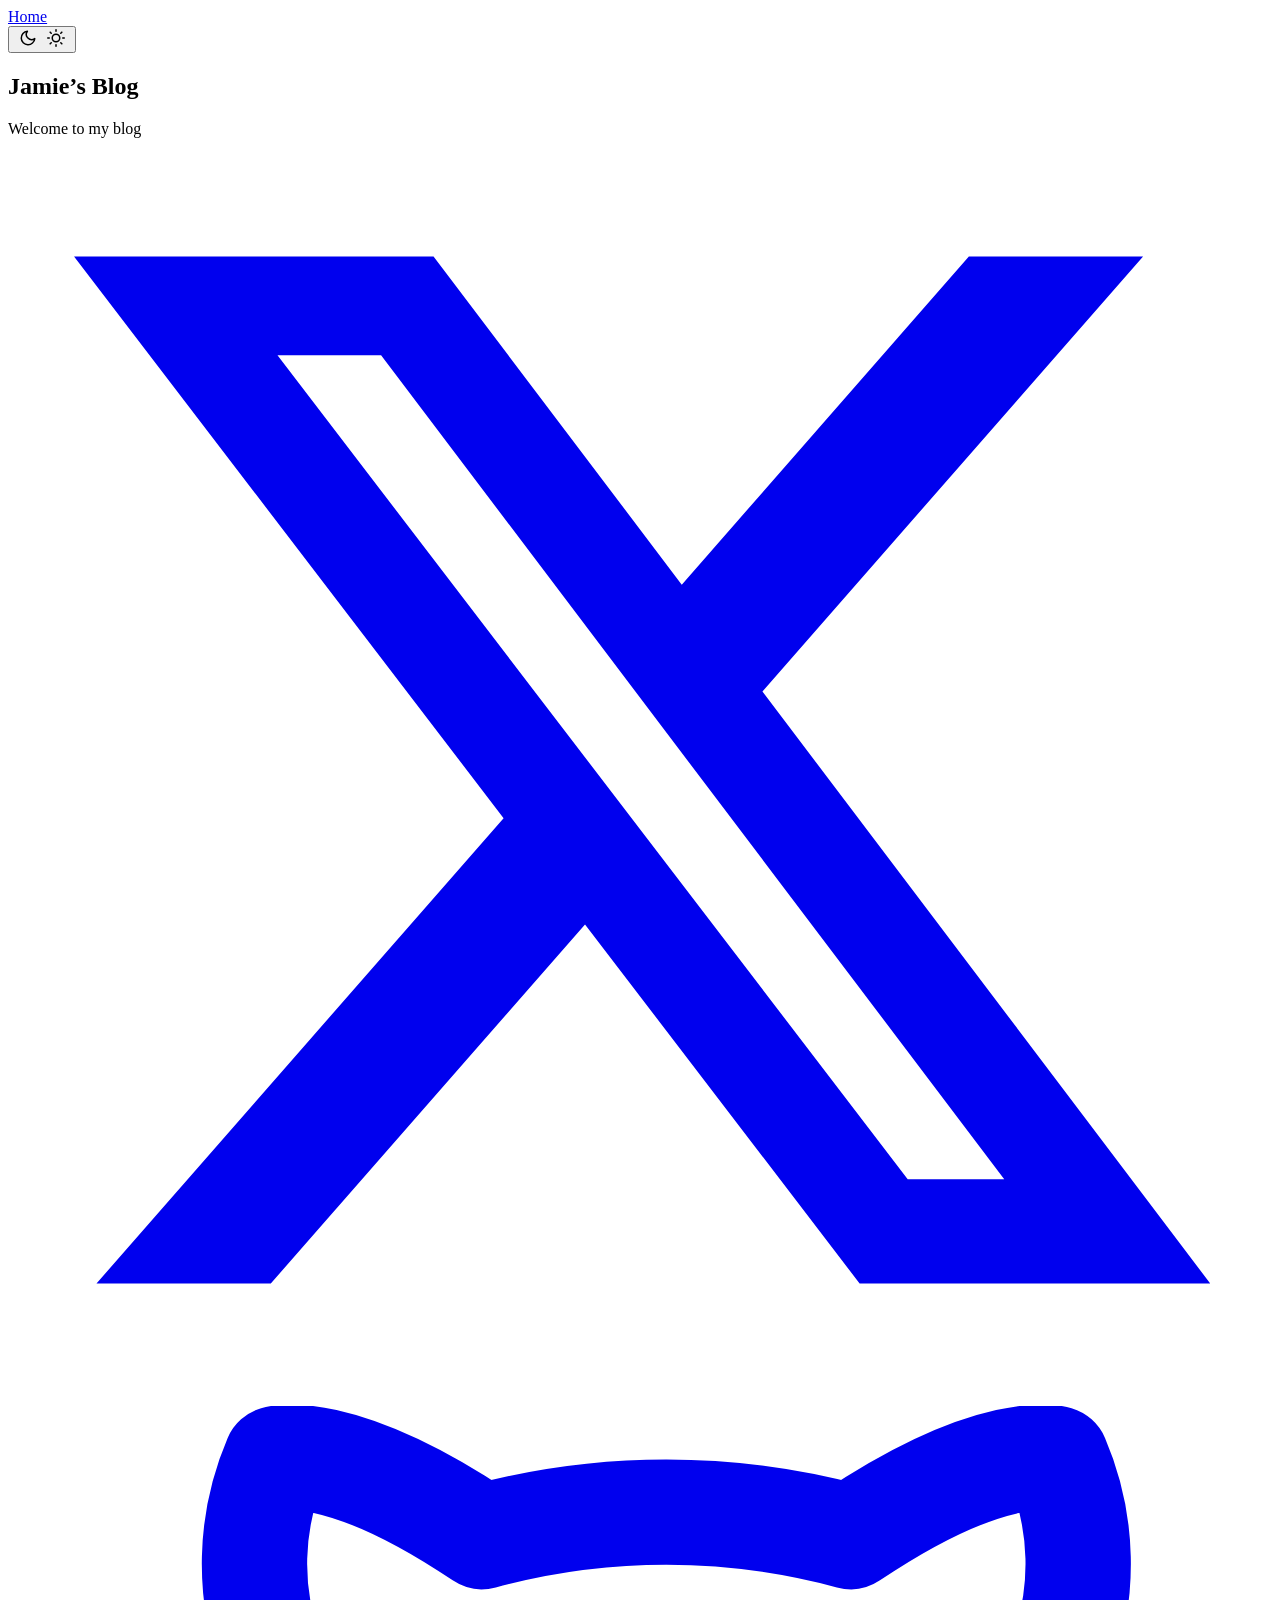
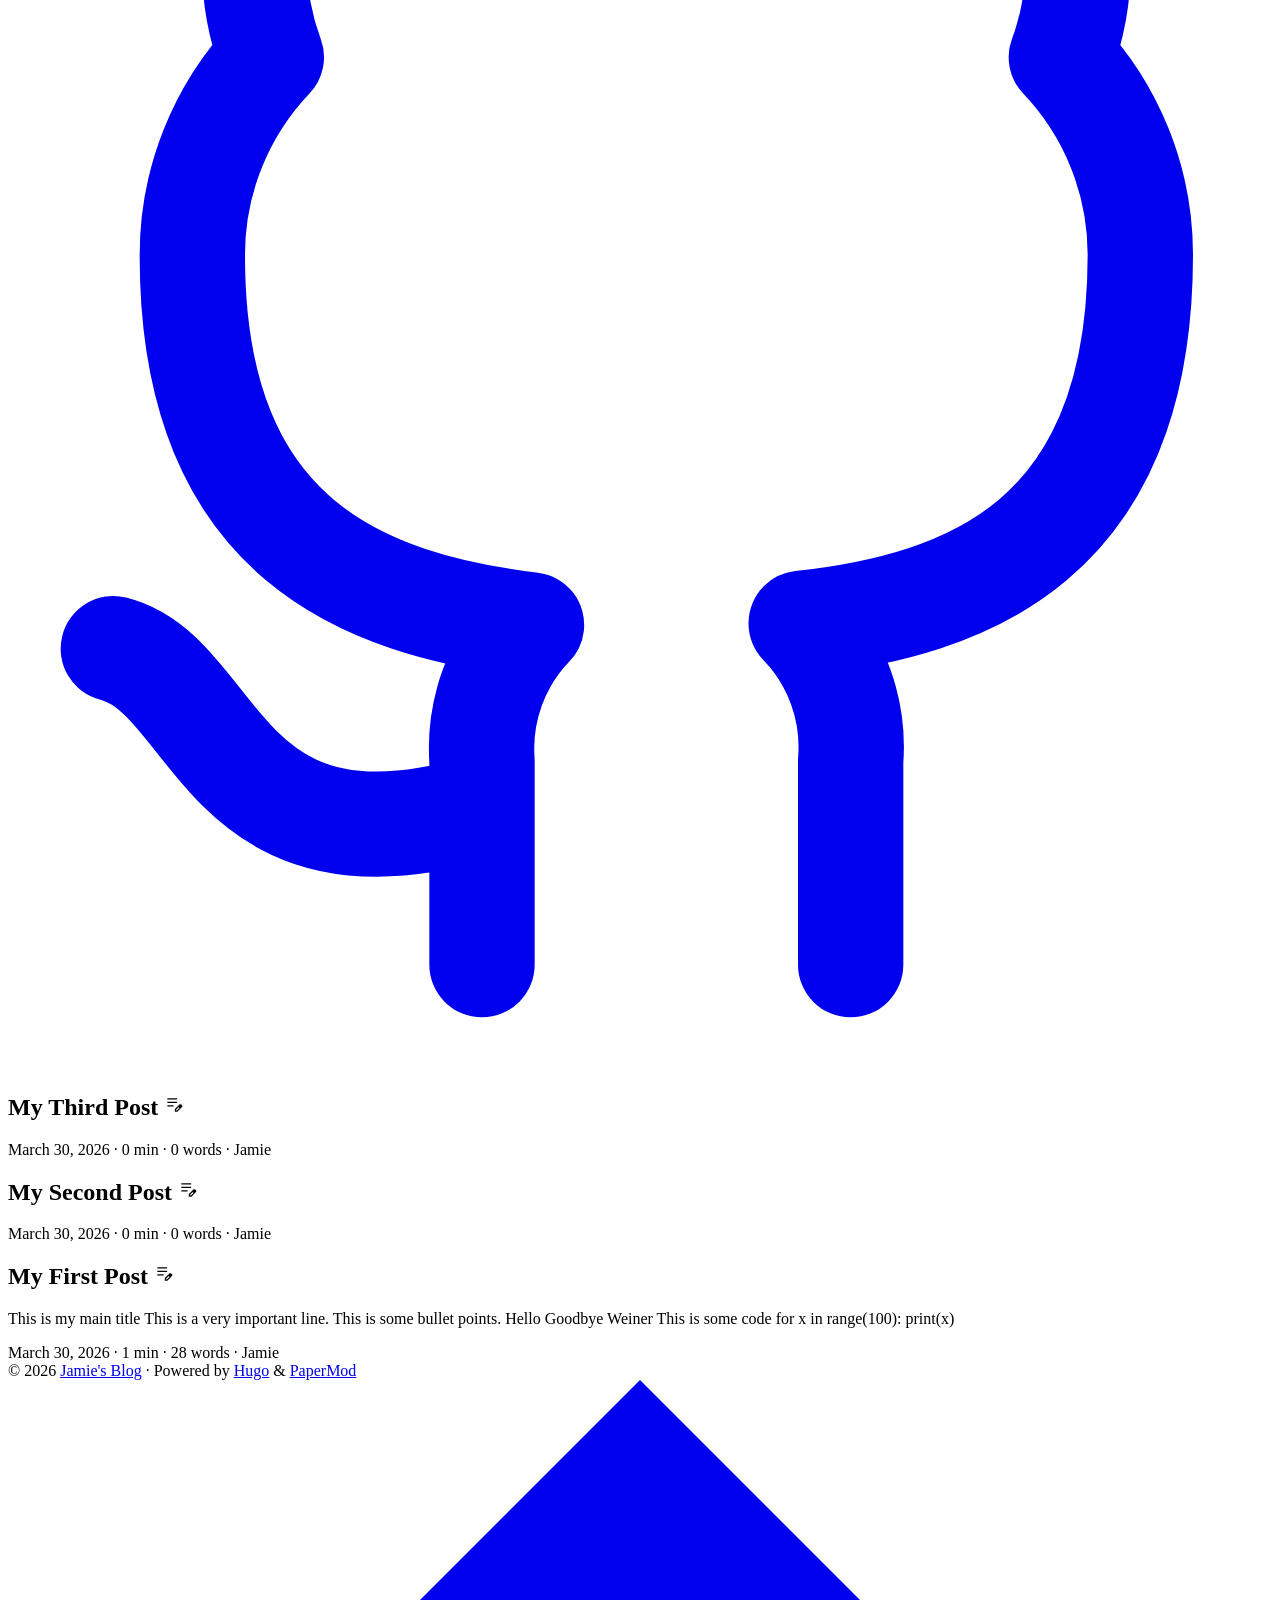
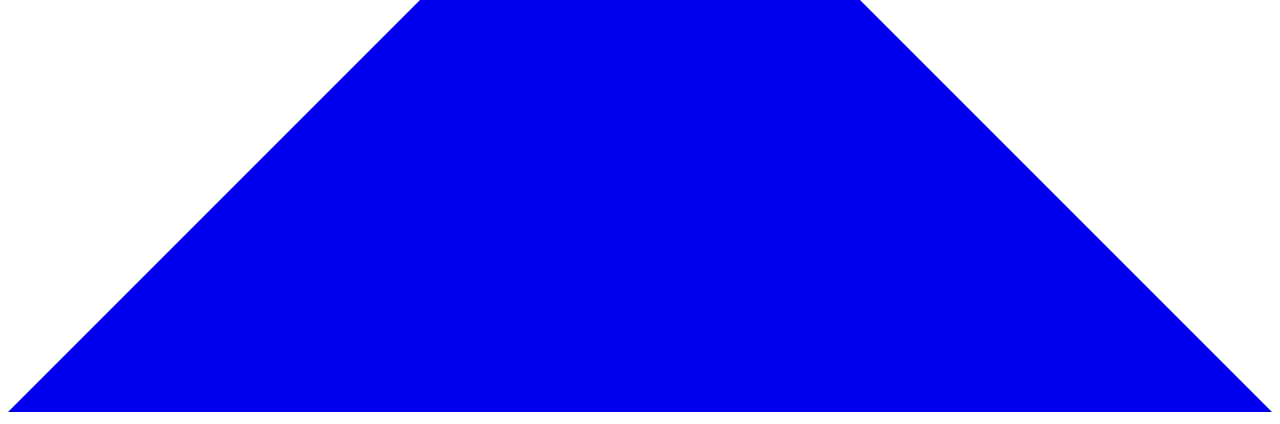
==== public/index.html @ 2a40d2c2 "update" ====
<!doctype html><html lang=en dir=auto data-theme=auto><head><meta name=generator content="Hugo 0.152.2"><script src="/livereload.js?mindelay=10&amp;v=2&amp;port=1313&amp;path=livereload" data-no-instant defer></script><meta charset=utf-8><meta http-equiv=X-UA-Compatible content="IE=edge"><meta name=viewport content="width=device-width,initial-scale=1,shrink-to-fit=no"><meta name=robots content="index, follow"><title>Jamie's Blog</title><meta name=keywords content="Blog,Portfolio,PaperMod"><meta name=description content="ExampleSite description"><meta name=author content="Jamie"><link rel=canonical href=http://localhost:1313/><meta name=google-site-verification content="XYZabc"><meta name=yandex-verification content="XYZabc"><meta name=msvalidate.01 content="XYZabc"><link crossorigin=anonymous href=/assets/css/stylesheet.da3211e5ef867bf2b75fd5a6515cfed7195c011e8ab735694e203810a827097b.css integrity="sha256-2jIR5e+Ge/K3X9WmUVz+1xlcAR6KtzVpTiA4EKgnCXs=" rel="preload stylesheet" as=style><link rel=icon href=http://localhost:1313/%3Clink%20/%20abs%20url%3E><link rel=icon type=image/png sizes=16x16 href=http://localhost:1313/%3Clink%20/%20abs%20url%3E><link rel=icon type=image/png sizes=32x32 href=http://localhost:1313/%3Clink%20/%20abs%20url%3E><link rel=apple-touch-icon href=http://localhost:1313/%3Clink%20/%20abs%20url%3E><link rel=mask-icon href=http://localhost:1313/%3Clink%20/%20abs%20url%3E><meta name=theme-color content="#2e2e33"><meta name=msapplication-TileColor content="#2e2e33"><link rel=alternate type=application/rss+xml href=http://localhost:1313/index.xml title=rss><link rel=alternate hreflang=en href=http://localhost:1313/><noscript><style>#theme-toggle,.top-link{display:none}</style><style>@media(prefers-color-scheme:dark){:root{--theme:rgb(29, 30, 32);--entry:rgb(46, 46, 51);--primary:rgb(218, 218, 219);--secondary:rgb(155, 156, 157);--tertiary:rgb(65, 66, 68);--content:rgb(196, 196, 197);--code-block-bg:rgb(46, 46, 51);--code-bg:rgb(55, 56, 62);--border:rgb(51, 51, 51);color-scheme:dark}.list{background:var(--theme)}.toc{background:var(--entry)}}@media(prefers-color-scheme:light){.list::-webkit-scrollbar-thumb{border-color:var(--code-bg)}}</style></noscript><script>localStorage.getItem("pref-theme")==="dark"?document.querySelector("html").dataset.theme="dark":localStorage.getItem("pref-theme")==="light"?document.querySelector("html").dataset.theme="light":window.matchMedia("(prefers-color-scheme: dark)").matches?document.querySelector("html").dataset.theme="dark":document.querySelector("html").dataset.theme="light"</script><meta property="og:url" content="http://localhost:1313/"><meta property="og:site_name" content="Jamie's Blog"><meta property="og:title" content="Jamie's Blog"><meta property="og:description" content="ExampleSite description"><meta property="og:locale" content="en"><meta property="og:type" content="website"><meta property="og:image" content="http://localhost:1313/%3Clink%20or%20path%20of%20image%20for%20opengraph,%20twitter-cards%3E"><meta name=twitter:card content="summary_large_image"><meta name=twitter:image content="http://localhost:1313/%3Clink%20or%20path%20of%20image%20for%20opengraph,%20twitter-cards%3E"><meta name=twitter:title content="Jamie's Blog"><meta name=twitter:description content="ExampleSite description"><script type=application/ld+json>{"@context":"https://schema.org","@type":"Organization","name":"Jamie's Blog","url":"http://localhost:1313/","description":"ExampleSite description","logo":"http://localhost:1313/%3Clink%20/%20abs%20url%3E","sameAs":["https://x.com/","https://github.com/"]}</script></head><body class=list id=top><header class=header><nav class=nav><div class=logo><a href=http://localhost:1313/ accesskey=h title="Home (Alt + H)"><img src=http://localhost:1313/apple-touch-icon.png alt aria-label=logo height=35>Home</a><div class=logo-switches><button id=theme-toggle accesskey=t title="(Alt + T)" aria-label="Toggle theme">
<svg id="moon" width="24" height="18" viewBox="0 0 24 24" fill="none" stroke="currentColor" stroke-width="2" stroke-linecap="round" stroke-linejoin="round"><path d="M21 12.79A9 9 0 1111.21 3 7 7 0 0021 12.79z"/></svg>
<svg id="sun" width="24" height="18" viewBox="0 0 24 24" fill="none" stroke="currentColor" stroke-width="2" stroke-linecap="round" stroke-linejoin="round"><circle cx="12" cy="12" r="5"/><line x1="12" y1="1" x2="12" y2="3"/><line x1="12" y1="21" x2="12" y2="23"/><line x1="4.22" y1="4.22" x2="5.64" y2="5.64"/><line x1="18.36" y1="18.36" x2="19.78" y2="19.78"/><line x1="1" y1="12" x2="3" y2="12"/><line x1="21" y1="12" x2="23" y2="12"/><line x1="4.22" y1="19.78" x2="5.64" y2="18.36"/><line x1="18.36" y1="5.64" x2="19.78" y2="4.22"/></svg></button></div></div><ul id=menu></ul></nav></header><main class=main><article class="first-entry home-info"><header class=entry-header><h1>Jamie&rsquo;s Blog</h1></header><div class=entry-content>Welcome to my blog</div><footer class=entry-footer><div class=social-icons><a href=https://x.com/ target=_blank rel="noopener noreferrer me" title=X><svg viewBox="0 0 24 24" fill="currentColor"><path d="M18.244 2.25h3.308l-7.227 8.26 8.502 11.24H16.17l-5.214-6.817L4.99 21.75H1.68l7.73-8.835L1.254 2.25H8.08l4.713 6.231zm-1.161 17.52h1.833L7.084 4.126H5.117z"/></svg>
</a><a href=https://github.com/ target=_blank rel="noopener noreferrer me" title=Github><svg viewBox="0 0 24 24" fill="none" stroke="currentColor" stroke-width="2" stroke-linecap="round" stroke-linejoin="round"><path d="M9 19c-5 1.5-5-2.5-7-3m14 6v-3.87a3.37 3.37.0 00-.94-2.61c3.14-.35 6.44-1.54 6.44-7A5.44 5.44.0 0020 4.77 5.07 5.07.0 0019.91 1S18.73.65 16 2.48a13.38 13.38.0 00-7 0C6.27.65 5.09 1 5.09 1A5.07 5.07.0 005 4.77 5.44 5.44.0 003.5 8.55c0 5.42 3.3 6.61 6.44 7A3.37 3.37.0 009 18.13V22"/></svg></a></div></footer></article><article class=post-entry><header class=entry-header><h2 class=entry-hint-parent>My Third Post
<span class=entry-hint title=Draft><svg height="20" viewBox="0 -960 960 960" fill="currentColor"><path d="M160-410v-60h3e2v60H160zm0-165v-60h470v60H160zm0-165v-60h470v60H160zm360 580v-123l221-220q9-9 20-13t22-4q12 0 23 4.5t20 13.5l37 37q9 9 13 20t4 22-4.5 22.5T862.09-380L643-160H520zm3e2-263-37-37 37 37zM580-220h38l121-122-18-19-19-18-122 121v38zm141-141-19-18 37 37-18-19z"/></svg></span></h2></header><div class=entry-content><p></p></div><footer class=entry-footer><span title='2026-03-30 02:02:03 +0100 BST'>March 30, 2026</span>&nbsp;·&nbsp;<span>0 min</span>&nbsp;·&nbsp;<span>0 words</span>&nbsp;·&nbsp;<span>Jamie</span></footer><a class=entry-link aria-label="post link to My Third Post" href=http://localhost:1313/posts/my-third-post/></a></article><article class=post-entry><header class=entry-header><h2 class=entry-hint-parent>My Second Post
<span class=entry-hint title=Draft><svg height="20" viewBox="0 -960 960 960" fill="currentColor"><path d="M160-410v-60h3e2v60H160zm0-165v-60h470v60H160zm0-165v-60h470v60H160zm360 580v-123l221-220q9-9 20-13t22-4q12 0 23 4.5t20 13.5l37 37q9 9 13 20t4 22-4.5 22.5T862.09-380L643-160H520zm3e2-263-37-37 37 37zM580-220h38l121-122-18-19-19-18-122 121v38zm141-141-19-18 37 37-18-19z"/></svg></span></h2></header><div class=entry-content><p></p></div><footer class=entry-footer><span title='2026-03-30 02:01:38 +0100 BST'>March 30, 2026</span>&nbsp;·&nbsp;<span>0 min</span>&nbsp;·&nbsp;<span>0 words</span>&nbsp;·&nbsp;<span>Jamie</span></footer><a class=entry-link aria-label="post link to My Second Post" href=http://localhost:1313/posts/my-second-post/></a></article><article class=post-entry><header class=entry-header><h2 class=entry-hint-parent>My First Post
<span class=entry-hint title=Draft><svg height="20" viewBox="0 -960 960 960" fill="currentColor"><path d="M160-410v-60h3e2v60H160zm0-165v-60h470v60H160zm0-165v-60h470v60H160zm360 580v-123l221-220q9-9 20-13t22-4q12 0 23 4.5t20 13.5l37 37q9 9 13 20t4 22-4.5 22.5T862.09-380L643-160H520zm3e2-263-37-37 37 37zM580-220h38l121-122-18-19-19-18-122 121v38zm141-141-19-18 37 37-18-19z"/></svg></span></h2></header><div class=entry-content><p>This is my main title This is a very important line.
This is some bullet points.
Hello Goodbye Weiner This is some code for x in range(100): print(x)</p></div><footer class=entry-footer><span title='2026-03-30 02:01:24 +0100 BST'>March 30, 2026</span>&nbsp;·&nbsp;<span>1 min</span>&nbsp;·&nbsp;<span>28 words</span>&nbsp;·&nbsp;<span>Jamie</span></footer><a class=entry-link aria-label="post link to My First Post" href=http://localhost:1313/posts/my-first-post/></a></article></main><footer class=footer><span>&copy; 2026 <a href=http://localhost:1313/>Jamie's Blog</a></span> ·
<span>Powered by
<a href=https://gohugo.io/ rel="noopener noreferrer" target=_blank>Hugo</a> &
<a href=https://github.com/adityatelange/hugo-PaperMod/ rel=noopener target=_blank>PaperMod</a></span></footer><a href=#top aria-label="go to top" title="Go to Top (Alt + G)" class=top-link id=top-link accesskey=g><svg viewBox="0 0 12 6" fill="currentColor"><path d="M12 6H0l6-6z"/></svg>
</a><script>let menu=document.getElementById("menu");if(menu){const e=localStorage.getItem("menu-scroll-position");e&&(menu.scrollLeft=parseInt(e,10)),menu.onscroll=function(){localStorage.setItem("menu-scroll-position",menu.scrollLeft)}}document.querySelectorAll('a[href^="#"]').forEach(e=>{e.addEventListener("click",function(e){e.preventDefault();var t=this.getAttribute("href").substr(1);window.matchMedia("(prefers-reduced-motion: reduce)").matches?document.querySelector(`[id='${decodeURIComponent(t)}']`).scrollIntoView():document.querySelector(`[id='${decodeURIComponent(t)}']`).scrollIntoView({behavior:"smooth"}),t==="top"?history.replaceState(null,null," "):history.pushState(null,null,`#${t}`)})})</script><script>var mybutton=document.getElementById("top-link");window.onscroll=function(){document.body.scrollTop>800||document.documentElement.scrollTop>800?(mybutton.style.visibility="visible",mybutton.style.opacity="1"):(mybutton.style.visibility="hidden",mybutton.style.opacity="0")}</script><script>document.getElementById("theme-toggle").addEventListener("click",()=>{const e=document.querySelector("html");e.dataset.theme==="dark"?(e.dataset.theme="light",localStorage.setItem("pref-theme","light")):(e.dataset.theme="dark",localStorage.setItem("pref-theme","dark"))})</script></body></html>
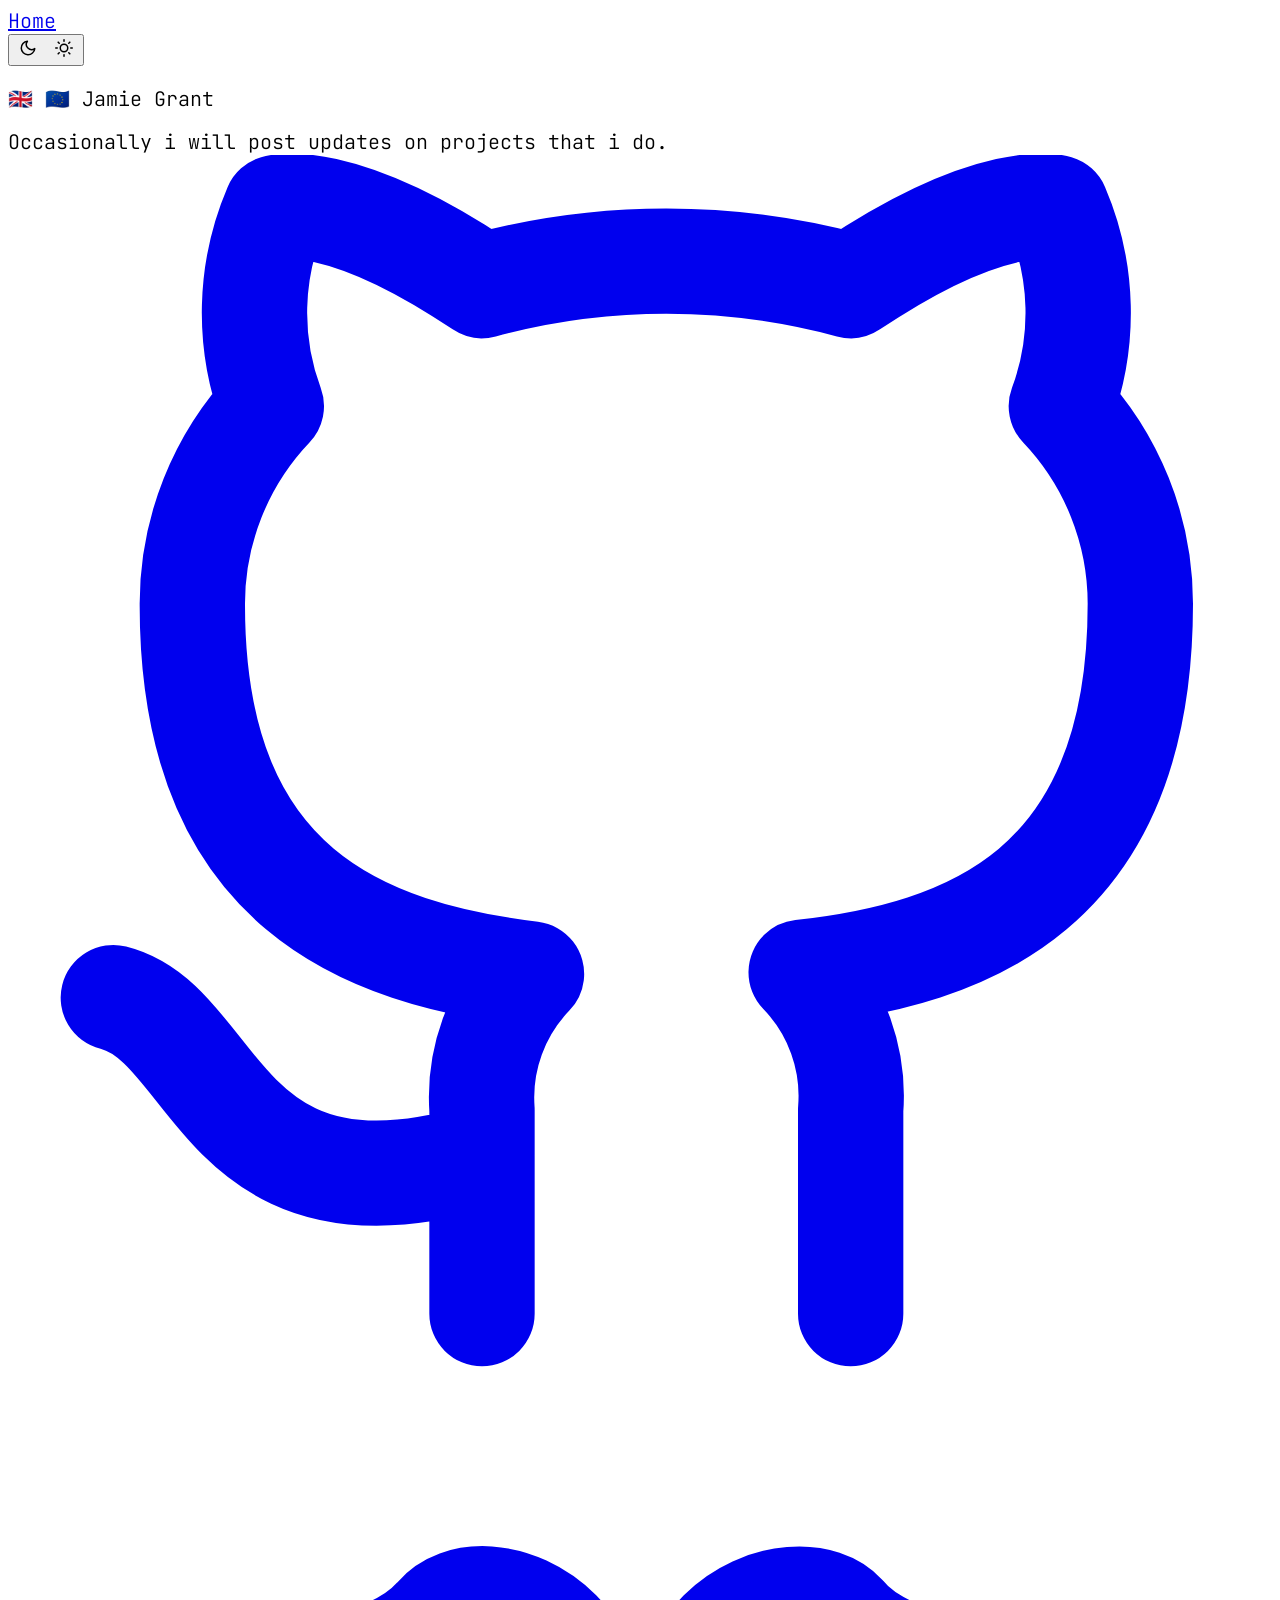
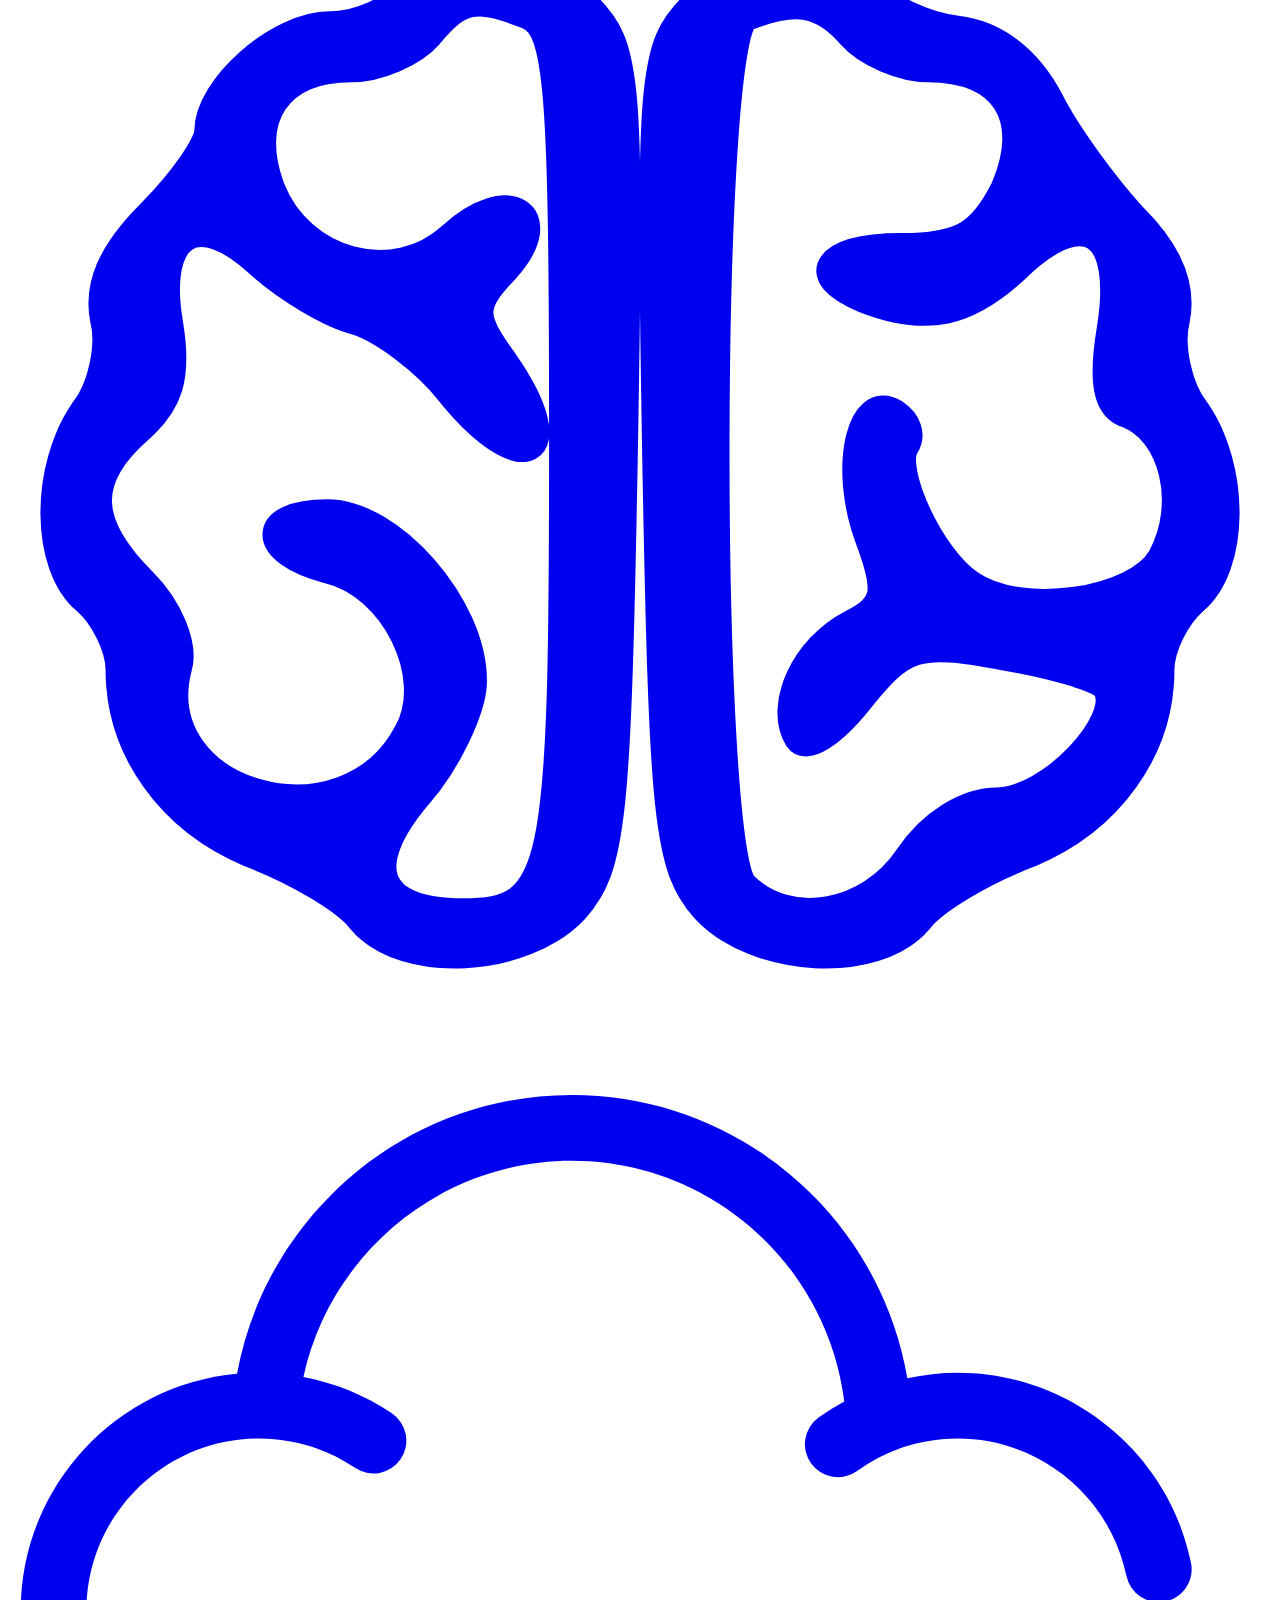
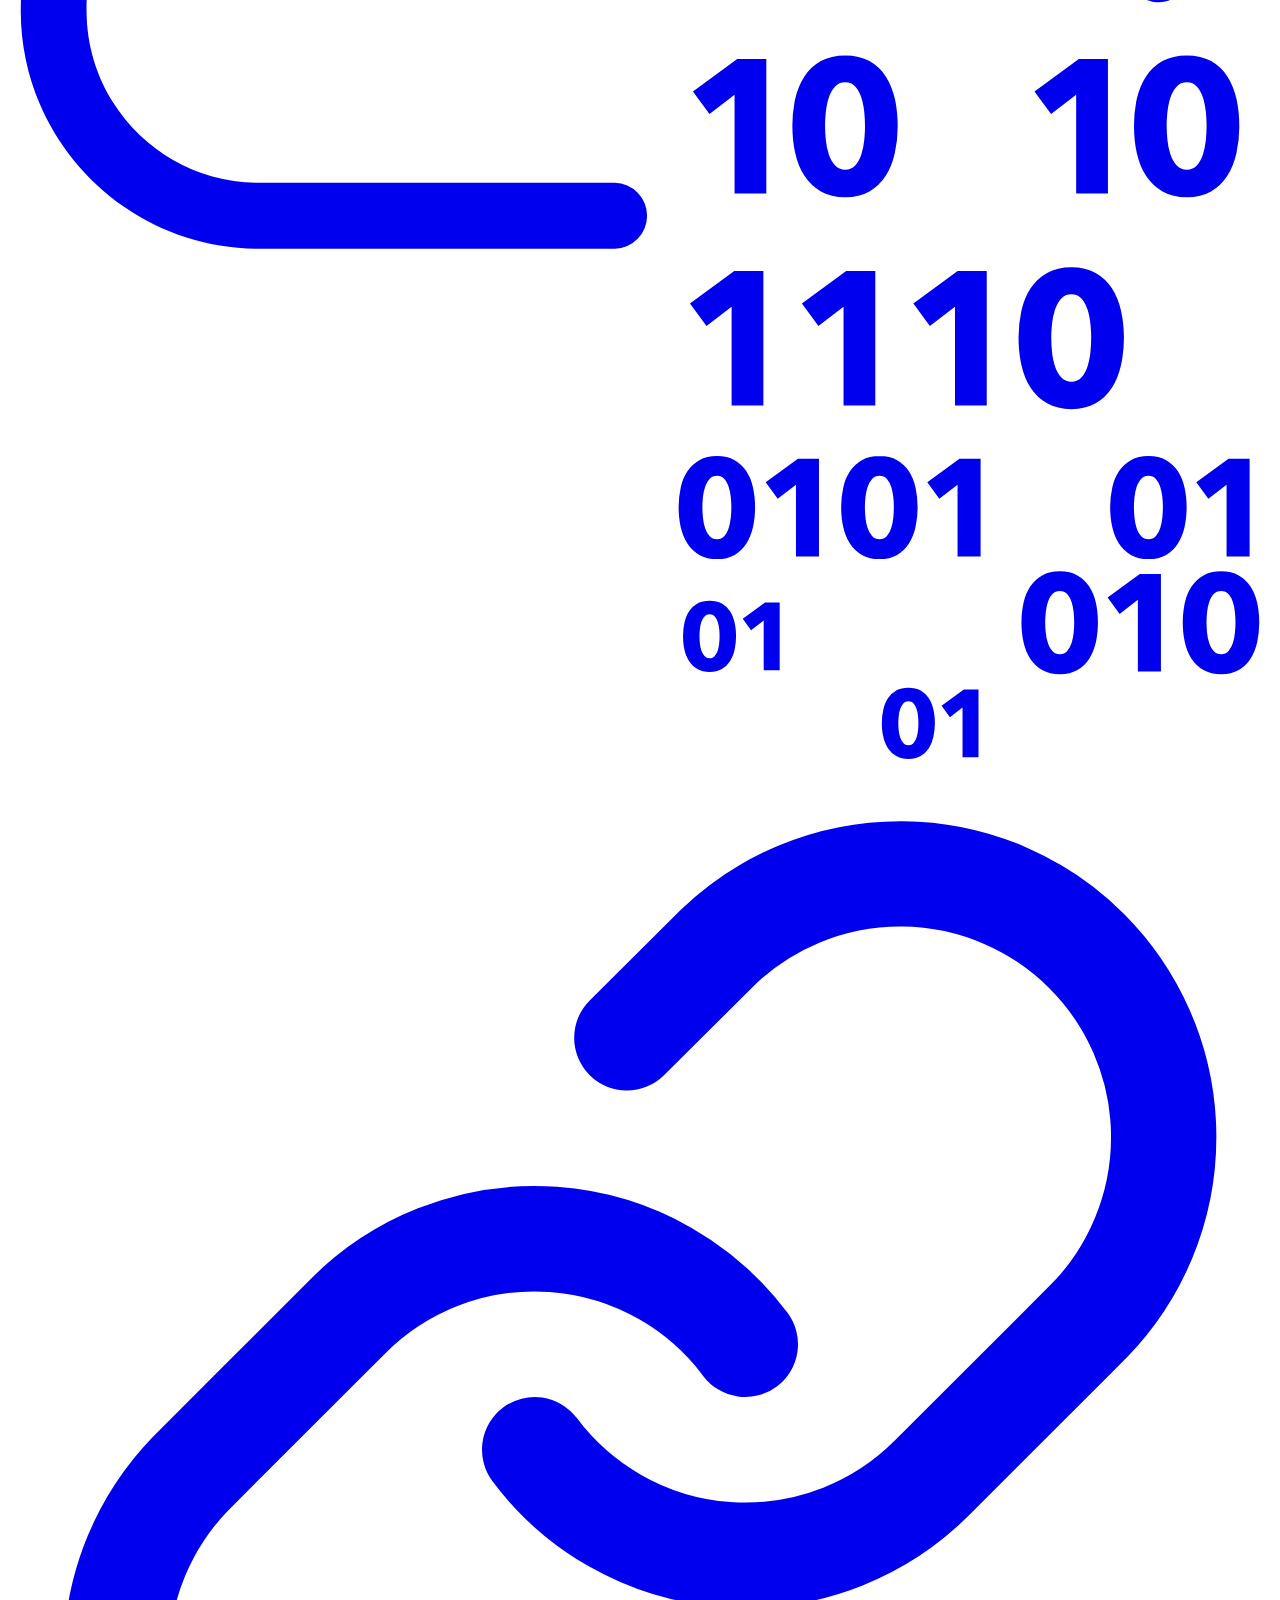
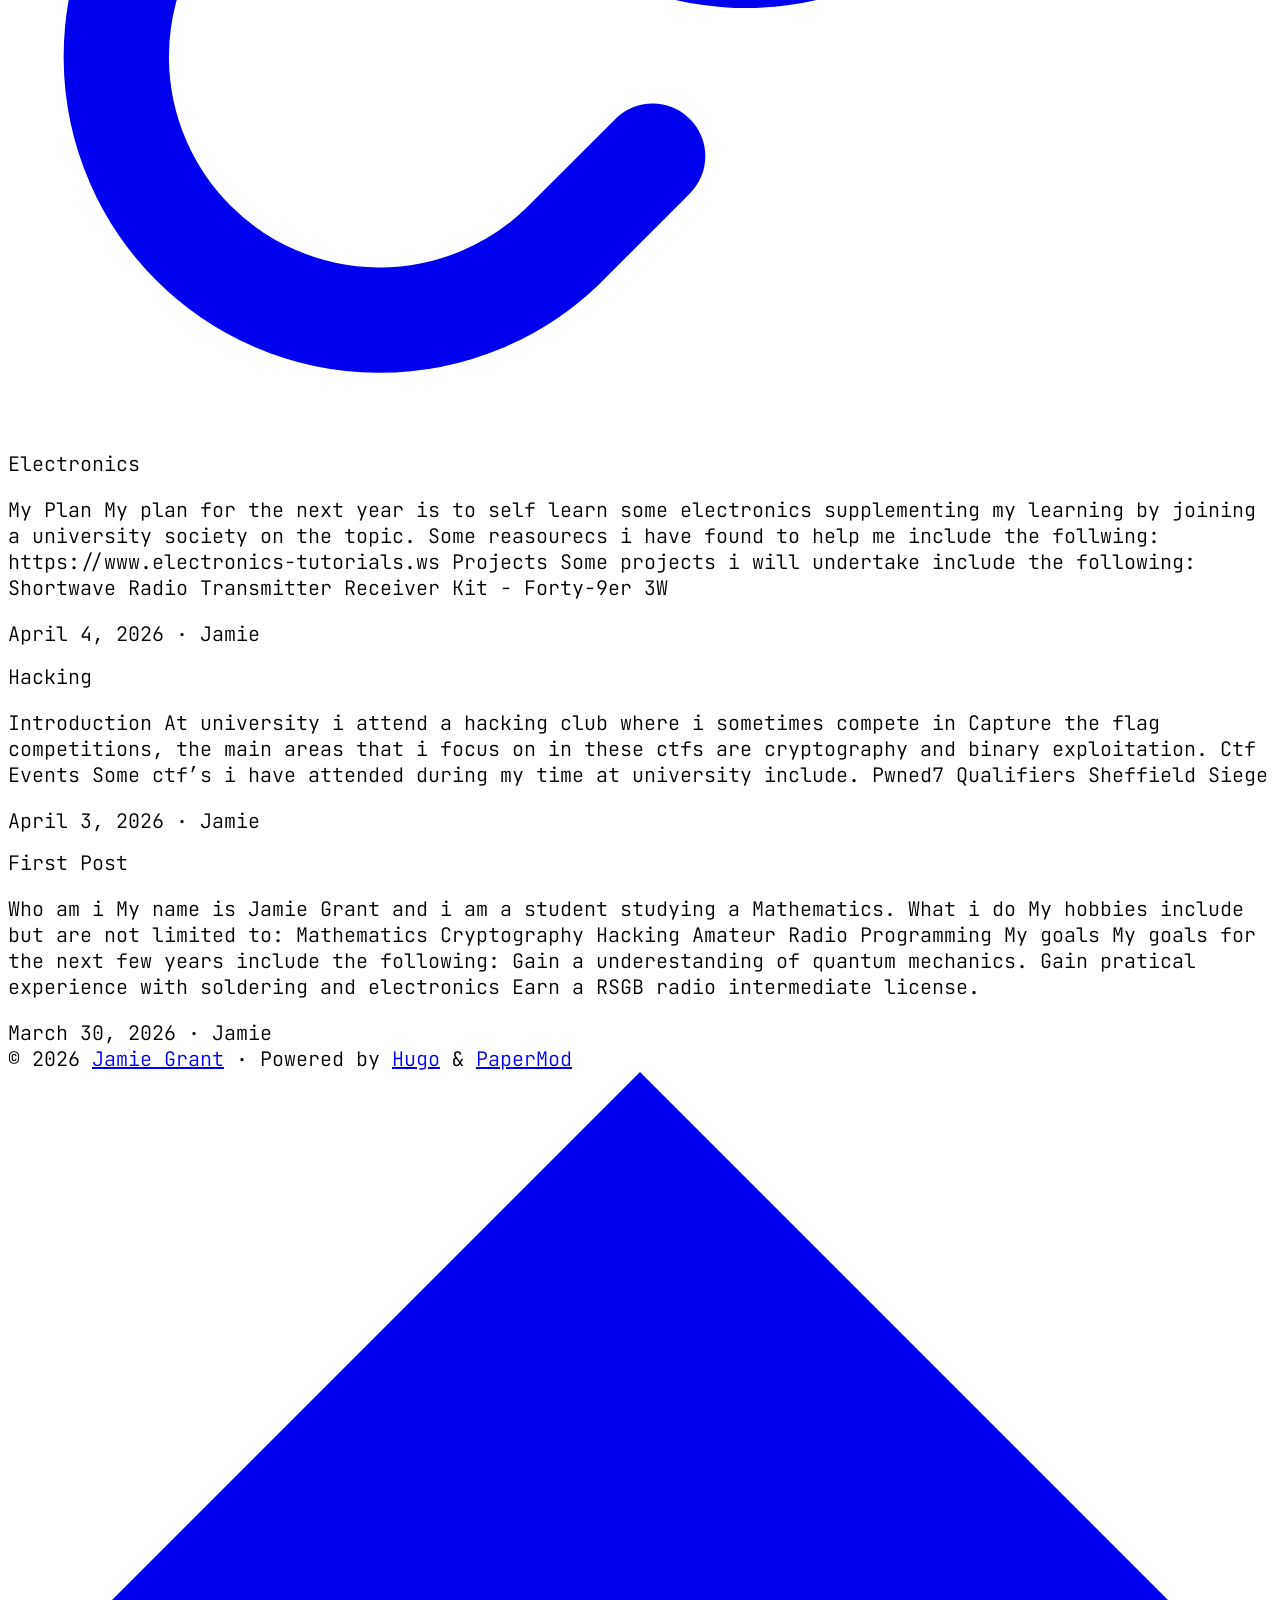
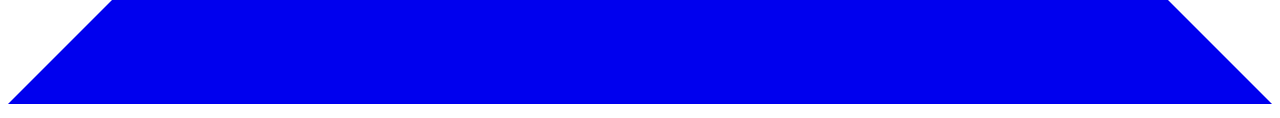
==== commit 5af7816d: "nobar" ====
--- a/public/index.html
+++ b/public/index.html
@@ -1,12 +1,16 @@
-<!doctype html><html lang=en dir=auto data-theme=auto><head><meta name=generator content="Hugo 0.152.2"><script src="/livereload.js?mindelay=10&amp;v=2&amp;port=1313&amp;path=livereload" data-no-instant defer></script><meta charset=utf-8><meta http-equiv=X-UA-Compatible content="IE=edge"><meta name=viewport content="width=device-width,initial-scale=1,shrink-to-fit=no"><meta name=robots content="index, follow"><title>Jamie's Blog</title><meta name=keywords content="Blog,Portfolio,PaperMod"><meta name=description content="ExampleSite description"><meta name=author content="Jamie"><link rel=canonical href=http://localhost:1313/><meta name=google-site-verification content="XYZabc"><meta name=yandex-verification content="XYZabc"><meta name=msvalidate.01 content="XYZabc"><link crossorigin=anonymous href=/assets/css/stylesheet.da3211e5ef867bf2b75fd5a6515cfed7195c011e8ab735694e203810a827097b.css integrity="sha256-2jIR5e+Ge/K3X9WmUVz+1xlcAR6KtzVpTiA4EKgnCXs=" rel="preload stylesheet" as=style><link rel=icon href=http://localhost:1313/%3Clink%20/%20abs%20url%3E><link rel=icon type=image/png sizes=16x16 href=http://localhost:1313/%3Clink%20/%20abs%20url%3E><link rel=icon type=image/png sizes=32x32 href=http://localhost:1313/%3Clink%20/%20abs%20url%3E><link rel=apple-touch-icon href=http://localhost:1313/%3Clink%20/%20abs%20url%3E><link rel=mask-icon href=http://localhost:1313/%3Clink%20/%20abs%20url%3E><meta name=theme-color content="#2e2e33"><meta name=msapplication-TileColor content="#2e2e33"><link rel=alternate type=application/rss+xml href=http://localhost:1313/index.xml title=rss><link rel=alternate hreflang=en href=http://localhost:1313/><noscript><style>#theme-toggle,.top-link{display:none}</style><style>@media(prefers-color-scheme:dark){:root{--theme:rgb(29, 30, 32);--entry:rgb(46, 46, 51);--primary:rgb(218, 218, 219);--secondary:rgb(155, 156, 157);--tertiary:rgb(65, 66, 68);--content:rgb(196, 196, 197);--code-block-bg:rgb(46, 46, 51);--code-bg:rgb(55, 56, 62);--border:rgb(51, 51, 51);color-scheme:dark}.list{background:var(--theme)}.toc{background:var(--entry)}}@media(prefers-color-scheme:light){.list::-webkit-scrollbar-thumb{border-color:var(--code-bg)}}</style></noscript><script>localStorage.getItem("pref-theme")==="dark"?document.querySelector("html").dataset.theme="dark":localStorage.getItem("pref-theme")==="light"?document.querySelector("html").dataset.theme="light":window.matchMedia("(prefers-color-scheme: dark)").matches?document.querySelector("html").dataset.theme="dark":document.querySelector("html").dataset.theme="light"</script><meta property="og:url" content="http://localhost:1313/"><meta property="og:site_name" content="Jamie's Blog"><meta property="og:title" content="Jamie's Blog"><meta property="og:description" content="ExampleSite description"><meta property="og:locale" content="en"><meta property="og:type" content="website"><meta property="og:image" content="http://localhost:1313/%3Clink%20or%20path%20of%20image%20for%20opengraph,%20twitter-cards%3E"><meta name=twitter:card content="summary_large_image"><meta name=twitter:image content="http://localhost:1313/%3Clink%20or%20path%20of%20image%20for%20opengraph,%20twitter-cards%3E"><meta name=twitter:title content="Jamie's Blog"><meta name=twitter:description content="ExampleSite description"><script type=application/ld+json>{"@context":"https://schema.org","@type":"Organization","name":"Jamie's Blog","url":"http://localhost:1313/","description":"ExampleSite description","logo":"http://localhost:1313/%3Clink%20/%20abs%20url%3E","sameAs":["https://x.com/","https://github.com/"]}</script></head><body class=list id=top><header class=header><nav class=nav><div class=logo><a href=http://localhost:1313/ accesskey=h title="Home (Alt + H)"><img src=http://localhost:1313/apple-touch-icon.png alt aria-label=logo height=35>Home</a><div class=logo-switches><button id=theme-toggle accesskey=t title="(Alt + T)" aria-label="Toggle theme">
+<!doctype html><script src="/livereload.js?mindelay=10&amp;v=2&amp;port=1313&amp;path=livereload" data-no-instant defer></script><link rel=preconnect href=https://fonts.googleapis.com><link rel=preconnect href=https://fonts.gstatic.com crossorigin><link href="https://fonts.googleapis.com/css2?family=JetBrains+Mono:ital,wght@0,100..800;1,100..800&display=swap" rel=stylesheet><style>*{font-family:jetbrains mono,monospace;font-size:clamp(15px,2.5vw,20px);font-weight:300}ol,ul{margin:1rem}html{scrollbar-width:none;-ms-overflow-style:none}html::-webkit-scrollbar{display:none}</style><html lang=en dir=auto data-theme=auto><head><meta name=generator content="Hugo 0.152.2"><meta charset=utf-8><meta http-equiv=X-UA-Compatible content="IE=edge"><meta name=viewport content="width=device-width,initial-scale=1,shrink-to-fit=no"><meta name=robots content="index, follow"><title>Jamie Grant</title><meta name=keywords content="Blog,Portfolio,PaperMod"><meta name=description content="A personal blog"><meta name=author content="Jamie"><link rel=canonical href=http://localhost:1313/><meta name=google-site-verification content="XYZabc"><meta name=yandex-verification content="XYZabc"><meta name=msvalidate.01 content="XYZabc"><link crossorigin=anonymous href=/assets/css/stylesheet.da3211e5ef867bf2b75fd5a6515cfed7195c011e8ab735694e203810a827097b.css integrity="sha256-2jIR5e+Ge/K3X9WmUVz+1xlcAR6KtzVpTiA4EKgnCXs=" rel="preload stylesheet" as=style><link rel=icon href=http://localhost:1313/%3Clink%20/%20abs%20url%3E><link rel=icon type=image/png sizes=16x16 href=http://localhost:1313/%3Clink%20/%20abs%20url%3E><link rel=icon type=image/png sizes=32x32 href=http://localhost:1313/%3Clink%20/%20abs%20url%3E><link rel=apple-touch-icon href=http://localhost:1313/%3Clink%20/%20abs%20url%3E><link rel=mask-icon href=http://localhost:1313/%3Clink%20/%20abs%20url%3E><meta name=theme-color content="#2e2e33"><meta name=msapplication-TileColor content="#2e2e33"><link rel=alternate type=application/rss+xml href=http://localhost:1313/index.xml title=rss><link rel=alternate hreflang=en href=http://localhost:1313/><noscript><style>#theme-toggle,.top-link{display:none}</style><style>@media(prefers-color-scheme:dark){:root{--theme:rgb(29, 30, 32);--entry:rgb(46, 46, 51);--primary:rgb(218, 218, 219);--secondary:rgb(155, 156, 157);--tertiary:rgb(65, 66, 68);--content:rgb(196, 196, 197);--code-block-bg:rgb(46, 46, 51);--code-bg:rgb(55, 56, 62);--border:rgb(51, 51, 51);color-scheme:dark}.list{background:var(--theme)}.toc{background:var(--entry)}}@media(prefers-color-scheme:light){.list::-webkit-scrollbar-thumb{border-color:var(--code-bg)}}</style></noscript><script>localStorage.getItem("pref-theme")==="dark"?document.querySelector("html").dataset.theme="dark":localStorage.getItem("pref-theme")==="light"?document.querySelector("html").dataset.theme="light":window.matchMedia("(prefers-color-scheme: dark)").matches?document.querySelector("html").dataset.theme="dark":document.querySelector("html").dataset.theme="light"</script><meta property="og:url" content="http://localhost:1313/"><meta property="og:site_name" content="Jamie Grant"><meta property="og:title" content="Jamie Grant"><meta property="og:description" content="A personal blog"><meta property="og:locale" content="en"><meta property="og:type" content="website"><meta property="og:image" content="http://localhost:1313/%3Clink%20or%20path%20of%20image%20for%20opengraph,%20twitter-cards%3E"><meta name=twitter:card content="summary_large_image"><meta name=twitter:image content="http://localhost:1313/%3Clink%20or%20path%20of%20image%20for%20opengraph,%20twitter-cards%3E"><meta name=twitter:title content="Jamie Grant"><meta name=twitter:description content="A personal blog"><script type=application/ld+json>{"@context":"https://schema.org","@type":"Organization","name":"Jamie Grant","url":"http://localhost:1313/","description":"A personal blog","logo":"http://localhost:1313/%3Clink%20/%20abs%20url%3E","sameAs":["https://github.com/jrgranite","https://cryptohack.org/user/northmatrix/","https://tryhackme.com/p/Northmatrix","https://pwn.college/hacker/127307"]}</script></head><body class=list id=top><header class=header><nav class=nav><div class=logo><a href=http://localhost:1313/ accesskey=h title="Home (Alt + H)"><img src=http://localhost:1313/apple-touch-icon.png alt aria-label=logo height=35>Home</a><div class=logo-switches><button id=theme-toggle accesskey=t title="(Alt + T)" aria-label="Toggle theme">
 <svg id="moon" width="24" height="18" viewBox="0 0 24 24" fill="none" stroke="currentColor" stroke-width="2" stroke-linecap="round" stroke-linejoin="round"><path d="M21 12.79A9 9 0 1111.21 3 7 7 0 0021 12.79z"/></svg>
-<svg id="sun" width="24" height="18" viewBox="0 0 24 24" fill="none" stroke="currentColor" stroke-width="2" stroke-linecap="round" stroke-linejoin="round"><circle cx="12" cy="12" r="5"/><line x1="12" y1="1" x2="12" y2="3"/><line x1="12" y1="21" x2="12" y2="23"/><line x1="4.22" y1="4.22" x2="5.64" y2="5.64"/><line x1="18.36" y1="18.36" x2="19.78" y2="19.78"/><line x1="1" y1="12" x2="3" y2="12"/><line x1="21" y1="12" x2="23" y2="12"/><line x1="4.22" y1="19.78" x2="5.64" y2="18.36"/><line x1="18.36" y1="5.64" x2="19.78" y2="4.22"/></svg></button></div></div><ul id=menu></ul></nav></header><main class=main><article class="first-entry home-info"><header class=entry-header><h1>Jamie&rsquo;s Blog</h1></header><div class=entry-content>Welcome to my blog</div><footer class=entry-footer><div class=social-icons><a href=https://x.com/ target=_blank rel="noopener noreferrer me" title=X><svg viewBox="0 0 24 24" fill="currentColor"><path d="M18.244 2.25h3.308l-7.227 8.26 8.502 11.24H16.17l-5.214-6.817L4.99 21.75H1.68l7.73-8.835L1.254 2.25H8.08l4.713 6.231zm-1.161 17.52h1.833L7.084 4.126H5.117z"/></svg>
-</a><a href=https://github.com/ target=_blank rel="noopener noreferrer me" title=Github><svg viewBox="0 0 24 24" fill="none" stroke="currentColor" stroke-width="2" stroke-linecap="round" stroke-linejoin="round"><path d="M9 19c-5 1.5-5-2.5-7-3m14 6v-3.87a3.37 3.37.0 00-.94-2.61c3.14-.35 6.44-1.54 6.44-7A5.44 5.44.0 0020 4.77 5.07 5.07.0 0019.91 1S18.73.65 16 2.48a13.38 13.38.0 00-7 0C6.27.65 5.09 1 5.09 1A5.07 5.07.0 005 4.77 5.44 5.44.0 003.5 8.55c0 5.42 3.3 6.61 6.44 7A3.37 3.37.0 009 18.13V22"/></svg></a></div></footer></article><article class=post-entry><header class=entry-header><h2 class=entry-hint-parent>My Third Post
-<span class=entry-hint title=Draft><svg height="20" viewBox="0 -960 960 960" fill="currentColor"><path d="M160-410v-60h3e2v60H160zm0-165v-60h470v60H160zm0-165v-60h470v60H160zm360 580v-123l221-220q9-9 20-13t22-4q12 0 23 4.5t20 13.5l37 37q9 9 13 20t4 22-4.5 22.5T862.09-380L643-160H520zm3e2-263-37-37 37 37zM580-220h38l121-122-18-19-19-18-122 121v38zm141-141-19-18 37 37-18-19z"/></svg></span></h2></header><div class=entry-content><p></p></div><footer class=entry-footer><span title='2026-03-30 02:02:03 +0100 BST'>March 30, 2026</span>&nbsp;·&nbsp;<span>0 min</span>&nbsp;·&nbsp;<span>0 words</span>&nbsp;·&nbsp;<span>Jamie</span></footer><a class=entry-link aria-label="post link to My Third Post" href=http://localhost:1313/posts/my-third-post/></a></article><article class=post-entry><header class=entry-header><h2 class=entry-hint-parent>My Second Post
-<span class=entry-hint title=Draft><svg height="20" viewBox="0 -960 960 960" fill="currentColor"><path d="M160-410v-60h3e2v60H160zm0-165v-60h470v60H160zm0-165v-60h470v60H160zm360 580v-123l221-220q9-9 20-13t22-4q12 0 23 4.5t20 13.5l37 37q9 9 13 20t4 22-4.5 22.5T862.09-380L643-160H520zm3e2-263-37-37 37 37zM580-220h38l121-122-18-19-19-18-122 121v38zm141-141-19-18 37 37-18-19z"/></svg></span></h2></header><div class=entry-content><p></p></div><footer class=entry-footer><span title='2026-03-30 02:01:38 +0100 BST'>March 30, 2026</span>&nbsp;·&nbsp;<span>0 min</span>&nbsp;·&nbsp;<span>0 words</span>&nbsp;·&nbsp;<span>Jamie</span></footer><a class=entry-link aria-label="post link to My Second Post" href=http://localhost:1313/posts/my-second-post/></a></article><article class=post-entry><header class=entry-header><h2 class=entry-hint-parent>My First Post
-<span class=entry-hint title=Draft><svg height="20" viewBox="0 -960 960 960" fill="currentColor"><path d="M160-410v-60h3e2v60H160zm0-165v-60h470v60H160zm0-165v-60h470v60H160zm360 580v-123l221-220q9-9 20-13t22-4q12 0 23 4.5t20 13.5l37 37q9 9 13 20t4 22-4.5 22.5T862.09-380L643-160H520zm3e2-263-37-37 37 37zM580-220h38l121-122-18-19-19-18-122 121v38zm141-141-19-18 37 37-18-19z"/></svg></span></h2></header><div class=entry-content><p>This is my main title This is a very important line.
-This is some bullet points.
-Hello Goodbye Weiner This is some code for x in range(100): print(x)</p></div><footer class=entry-footer><span title='2026-03-30 02:01:24 +0100 BST'>March 30, 2026</span>&nbsp;·&nbsp;<span>1 min</span>&nbsp;·&nbsp;<span>28 words</span>&nbsp;·&nbsp;<span>Jamie</span></footer><a class=entry-link aria-label="post link to My First Post" href=http://localhost:1313/posts/my-first-post/></a></article></main><footer class=footer><span>&copy; 2026 <a href=http://localhost:1313/>Jamie's Blog</a></span> ·
+<svg id="sun" width="24" height="18" viewBox="0 0 24 24" fill="none" stroke="currentColor" stroke-width="2" stroke-linecap="round" stroke-linejoin="round"><circle cx="12" cy="12" r="5"/><line x1="12" y1="1" x2="12" y2="3"/><line x1="12" y1="21" x2="12" y2="23"/><line x1="4.22" y1="4.22" x2="5.64" y2="5.64"/><line x1="18.36" y1="18.36" x2="19.78" y2="19.78"/><line x1="1" y1="12" x2="3" y2="12"/><line x1="21" y1="12" x2="23" y2="12"/><line x1="4.22" y1="19.78" x2="5.64" y2="18.36"/><line x1="18.36" y1="5.64" x2="19.78" y2="4.22"/></svg></button></div></div><ul id=menu></ul></nav></header><main class=main><article class="first-entry home-info"><header class=entry-header><h1>🇬🇧 🇪🇺 Jamie Grant</h1></header><div class=entry-content>Occasionally i will post updates on projects that i do.</div><footer class=entry-footer><div class=social-icons><a href=https://github.com/jrgranite target=_blank rel="noopener noreferrer me" title=Github><svg viewBox="0 0 24 24" fill="none" stroke="currentColor" stroke-width="2" stroke-linecap="round" stroke-linejoin="round"><path d="M9 19c-5 1.5-5-2.5-7-3m14 6v-3.87a3.37 3.37.0 00-.94-2.61c3.14-.35 6.44-1.54 6.44-7A5.44 5.44.0 0020 4.77 5.07 5.07.0 0019.91 1S18.73.65 16 2.48a13.38 13.38.0 00-7 0C6.27.65 5.09 1 5.09 1A5.07 5.07.0 005 4.77 5.44 5.44.0 003.5 8.55c0 5.42 3.3 6.61 6.44 7A3.37 3.37.0 009 18.13V22"/></svg>
+</a><a href=https://cryptohack.org/user/northmatrix/ target=_blank rel="noopener noreferrer me" title=Cryptohack><svg viewBox="0 0 57 57"><g transform="translate(0.000000,57.000000) scale(0.100000,-0.100000)" fill="currentColor" stroke-width="12" stroke="currentColor"><path d="M180 495c-7-8-22-15-35-15-23 0-55-28-55-48 0-6-12-23-26-37-18-18-24-33-21-48 3-12-1-31-9-41-18-26-18-70 1-86 8-7 15-21 15-31 0-36 23-68 59-83 21-8 43-21 50-30 19-23 74-20 97 5 17 19 19 41 22 204 3 174 2 185-17 204-25 25-63 27-81 6zm54-11c14-5 16-32 16-193 0-196-3-211-45-211-39 0-47 20-20 52 14 16 25 40 25 52 0 34-37 76-66 76-31 0-31-18 0-26 30-7 50-48 36-73-28-54-118-28-103 29 3 10-4 27-16 39-26 26-27 46-2 68 14 12 18 24 14 48-7 41 12 53 40 27 12-11 32-23 44-26 12-4 31-18 42-32 33-41 55-29 25 14-15 21-15 25 1 42 22 25 0 38-25 15-26-24-68-12-81 21-12 32 3 54 36 54 12 0 28 7 35 15 14 17 21 18 44 9z"/><path d="M309 489c-19-19-20-30-17-204 3-163 5-185 22-204 23-25 78-28 97-5 7 9 29 22 50 30 36 15 59 47 59 83 0 10 7 24 15 31 19 16 19 60 1 86-8 10-12 29-9 41 3 15-3 30-19 46-12 13-30 37-38 53-10 19-25 30-42 32-15 2-32 10-38 18-18 20-57 17-81-7zm71-14c7-8 23-15 35-15 34 0 48-22 34-54-10-20-19-26-46-26-34 0-44-13-17-24 28-11 47-7 70 15 30 28 48 16 41-28-4-24-2-36 8-39 20-8 28-40 15-64-11-20-63-28-86-12-17 11-36 51-29 62 3 5 1 11-5 15-16 10-24-25-12-57 9-24 8-30-8-38-21-11-33-37-24-52 4-6 16 2 28 17 20 25 26 27 64 20 23-4 44-10 47-14 9-15-26-51-49-51-14 0-30-10-40-25-18-27-54-33-74-13-17 17-17 384 1 391 22 9 34 7 47-8z"/></g></svg>
+</a><a href=https://tryhackme.com/p/Northmatrix target=_blank rel="noopener noreferrer me" title=Tryhackme><svg viewBox="0 0 24 24" fill="currentColor" stroke-width="2" stroke-linecap="round" stroke-linejoin="round"><path d="M10.7048.0c-3.164.0-5.8024 2.2853-6.3563 5.2914C2.0493 5.5007.242 7.4381.242 9.7912c0 2.4918 2.0276 4.5191 4.5195 4.5191h6.7616a.625.625.0 000-1.2497H4.7615c-1.8031.0-3.2698-1.467-3.2698-3.2694.0-1.803 1.4667-3.2696 3.2698-3.2696.6552.0 1.287.1925 1.8274.5576a.6252.6252.0 00.8677-.1676.6251.6251.0 00-.168-.8678c-.5105-.345-1.0806-.5756-1.679-.6895.5105-2.3438 2.6006-4.1046 5.0952-4.1046 2.6578.0 4.8555 1.9984 5.1739 4.571a4.489 4.489.0 00-.488.3043.625.625.0 00-.1412.8724.6256.6256.0 00.8729.1408c.5587-.4036 1.2197-.6166 1.9114-.6166 1.547.0 2.894 1.0973 3.203 2.6102a.6254.6254.0 00.7378.4865c.3378-.0689.556-.3992.4871-.7377-.428-2.091-2.2903-3.6087-4.428-3.6087-.3254.0-.6455.037-.9574.1042C16.5567 2.3282 13.8986.0 10.7048.0zm5.1918 10.6402c-.1805.0-.3345.0358-.462.1078a.913.913.0 00-.3124.2909c-.0803.1215-.139.2635-.1753.4261a2.3894 2.3894.0 00-.0535.5145c0 .1805.0178.3525.0535.5162.0363.1639.095.3075.1753.4312a.909.909.0 00.3124.2964c.1275.0732.2815.11.462.11.1806.0.3343-.0368.4607-.11a.8974.8974.0 00.3086-.2964c.0792-.1237.1372-.2673.1728-.4312a2.3737 2.3737.0 00.0544-.5162c0-.1807-.018-.3523-.0543-.5145-.0357-.1626-.0937-.3046-.173-.4261a.901.901.0 00-.3085-.2909c-.1264-.072-.28-.1078-.4607-.1078zm6.4864.0c-.1806.0-.3347.0358-.4621.1078a.913.913.0 00-.3125.2909c-.0808.1215-.139.2635-.1753.4261a2.3894 2.3894.0 00-.0535.5145c0 .1805.0178.3525.0535.5162.0364.1639.0945.3075.1753.4312a.909.909.0 00.3125.2964c.1274.0732.2815.11.4621.11.1807.0.334-.0368.4605-.11a.8974.8974.0 00.3086-.2964c.0793-.1237.1372-.2673.1729-.4312a2.3737 2.3737.0 00.0543-.5162c0-.1807-.018-.3523-.0543-.5145-.0357-.1626-.0936-.3046-.1729-.4261a.9011.9011.0 00-.3086-.2909c-.1265-.072-.2798-.1078-.4605-.1078zm-8.5372.0682-.8407.6175.3141.4294.4762-.3678v1.8773h.603v-2.5564zm6.4863.0-.8413.6175.3146.4294.4762-.3678v1.8773h.6031v-2.5564zm-4.4355.4442c.0797.0.1438.0284.1932.0848.0493.0564.0874.1263.114.2093a1.312 1.312.0 01.0542.2691 2.803 2.803.0 01.014.2637c0 .0818-.0048.1712-.014.2689a1.3044 1.3044.0 01-.0543.2707c-.0265.083-.0646.1529-.1139.2093-.0494.0569-.1135.0852-.1932.0852-.0792.0-.1443-.0283-.1947-.0852-.051-.0564-.09-.1263-.1178-.2093a1.244 1.244.0 01-.0557-.2707 2.7355 2.7355.0 01-.0146-.269c0-.0792.0049-.167.0146-.2636a1.249 1.249.0 01.0557-.269c.0278-.0831.0668-.153.1178-.2094.0504-.0564.1155-.0848.1947-.0848zm6.4864.0c.0793.0.1436.0284.193.0848.0493.0564.0874.1263.114.2093.0266.083.0444.1732.0543.2691.0092.0966.014.1844.014.2637a2.91 2.91.0 01-.014.2689 1.3176 1.3176.0 01-.0543.2707c-.0266.083-.0647.1529-.114.2093-.0494.0569-.1137.0852-.193.0852-.0791.0-.1444-.0283-.1948-.0852-.051-.0564-.09-.1263-.1176-.2093a1.2445 1.2445.0 01-.056-.2707A2.7355 2.7355.0 0122 11.9794c0-.0792.0049-.167.0146-.2636a1.2484 1.2484.0 01.056-.269c.0276-.0831.0666-.153.1176-.2094.0504-.0564.1157-.0848.1948-.0848zm-2.1915 3.5112c-.1806.0-.3347.0364-.4621.108a.9076.9076.0 00-.3125.2913c-.0808.1215-.1387.263-.1751.4257a2.3826 2.3826.0 00-.0541.5143c0 .1806.0183.3525.0541.5164.0364.1639.0943.3075.1751.4316a.9092.9092.0 00.3125.2956c.1274.0738.2815.1102.4621.1102.1807.0.3336-.0364.46-.1102a.8922.8922.0 00.3087-.2956c.0797-.124.1371-.2677.1735-.4316a2.3755 2.3755.0 00.0543-.5164c0-.1801-.018-.352-.0543-.5143-.0364-.1627-.0938-.3042-.1735-.4257a.8904.8904.0 00-.3088-.2913c-.1263-.0716-.2792-.108-.4599-.108zm-6.4016.0684-.8413.6177.3143.4296.4765-.3684v1.8775h.6033v-2.5564zm2.1252.0-.8413.6177.314.4296.4768-.3684v1.8775h.6033v-2.5564zm2.116.0-.8407.6177.3135.4296.4768-.3684v1.8775h.603v-2.5564zm2.1604.4442c.0792.0.1438.028.1932.085.0493.0565.0874.1265.114.2095.026.083.0444.1725.0537.2691.0097.096.0146.1839.0146.263.0.082-.0049.1715-.0146.2691a1.3243 1.3243.0 01-.0537.2706c-.0266.083-.0647.153-.114.2095-.0494.0569-.114.085-.1932.085-.0797.0-.1441-.0281-.195-.085-.0506-.0565-.0898-.1265-.1174-.2095a1.2443 1.2443.0 01-.0558-.2706 2.6765 2.6765.0 01-.0146-.269c0-.0792.0048-.1671.0146-.263a1.2413 1.2413.0 01.0558-.2692c.0276-.083.0668-.153.1173-.2095.051-.057.1154-.085.1951-.085zm-6.7291 3.0723c-.1312.0-.243.0264-.3358.0785a.6615.6615.0 00-.2268.2111c-.0586.0885-.1009.1914-.127.3096a1.6979 1.6979.0 00-.0394.3732c0 .1313.013.2562.0394.375.0261.1188.0684.2235.127.313a.6535.6535.0 00.2268.2152c.0927.0532.2046.0797.3358.0797.1307.0.2424-.0265.334-.0797a.6501.6501.0 00.2241-.2152c.0575-.0895.0996-.1942.1258-.313.026-.1188.039-.2437.039-.375.0-.1306-.013-.2555-.039-.3732-.0262-.1182-.0683-.2211-.1258-.3096a.658.658.0 00-.2241-.2111c-.0916-.0521-.2033-.0785-.334-.0785zm3.0859.0c-.1314.0-.243.0264-.3358.0785a.6612.6612.0 00-.2268.2111c-.0586.0885-.101.1914-.127.3096a1.6895 1.6895.0 00-.0394.3732c0 .1313.0128.2562.0394.375.026.1188.0684.2235.127.313a.6532.6532.0 00.2268.2152c.0927.0532.2044.0797.3358.0797.1307.0.2423-.0265.334-.0797a.6496.6496.0 00.224-.2152c.0574-.0895.0993-.1942.1258-.313a1.7415 1.7415.0 00.039-.375 1.724 1.724.0 00-.039-.3732c-.0265-.1182-.0684-.2211-.1259-.3096a.6575.6575.0 00-.224-.2111c-.0916-.0521-.2032-.0785-.334-.0785zm5.1077.0c-.1312.0-.2428.0264-.3356.0785a.6612.6612.0 00-.2268.2111c-.0586.0885-.1008.1914-.127.3096a1.6977 1.6977.0 00-.0396.3732c0 .1313.0132.2562.0397.375.0261.1188.0683.2235.127.313a.6532.6532.0 00.2267.2152c.0928.0532.2044.0797.3356.0797.1307.0.2426-.0265.3342-.0797a.6496.6496.0 00.224-.2152c.0575-.0895.0992-.1942.1259-.313.026-.1188.039-.2437.039-.375.0-.1306-.013-.2555-.039-.3732-.0267-.1182-.0684-.2211-.126-.3096a.6575.6575.0 00-.2239-.2111c-.0916-.0521-.2035-.0785-.3342-.0785zm-6.658.0498-.611.4487.2279.3112.3462-.2669v1.3627h.4375v-1.8557zm3.0677.0-.6106.4487.2282.3112.3462-.2669v1.3627h.4377v-1.8557zm5.1082.0-.6109.4487.2285.3112.346-.2669v1.3627h.4377v-1.8557zm-9.7115.3228c.0575.0.1041.0205.14.0612.0358.0412.0633.0917.0823.152a.9604.9604.0 01.0397.1952c.007.07.0102.134.0102.1915.0.0597-.0031.1247-.0102.1952a.954.954.0 01-.0397.197c-.019.0602-.0465.1107-.0824.1519-.0358.0412-.0824.0612-.1399.0612-.058.0-.1053-.02-.1416-.0612-.037-.0412-.065-.0917-.0852-.152a.8863.8863.0 01-.0407-.1969 1.9609 1.9609.0 01-.0108-.1952c0-.0575.0037-.1215.0108-.1915a.893.893.0 01.0407-.1952c.0202-.0603.0483-.1108.0852-.152.0363-.0407.0836-.0612.1416-.0612zm3.0859.0c.0575.0.1041.0205.14.0612a.421.421.0 01.0821.152.9392.9392.0 01.0397.1952c.007.07.0103.134.0103.1915.0.0597-.0033.1247-.0103.1952a.9302.9302.0 01-.0397.197.4211.4211.0 01-.0822.1519c-.0358.0412-.0824.0612-.14.0612-.058.0-.1053-.02-.1417-.0612a.4192.4192.0 01-.085-.152.8458.8458.0 01-.0407-.1969 1.9645 1.9645.0 01-.011-.1952c0-.0575.004-.1215.011-.1915a.8487.8487.0 01.0407-.1952.4196.4196.0 01.085-.152c.0364-.0407.0837-.0612.1418-.0612zm5.1077.0c.0575.0.1044.0205.1402.0612a.421.421.0 01.0822.152.9483.9483.0 01.0398.1952c.007.07.0102.134.0102.1915.0.0597-.0032.1247-.0102.1952a.9427.9427.0 01-.0398.197.421.421.0 01-.0822.1519c-.0358.0412-.0827.0612-.1402.0612-.058.0-.1051-.02-.1415-.0612-.0368-.0412-.065-.0917-.0857-.152a.9503.9503.0 01-.04-.1969 1.9645 1.9645.0 01-.011-.1952c0-.0575.0039-.1215.011-.1915a.9589.9589.0 01.04-.1952c.0207-.0603.0489-.1108.0857-.152.0363-.0407.0835-.0612.1415-.0612zm-1.6842 1.8138c-.1312.0-.2428.0266-.3356.0787a.659.659.0 00-.2268.211c-.0586.0883-.1008.1914-.127.3097a1.7304 1.7304.0 00-.0396.3733c0 .1312.0137.256.0397.3746.026.119.0683.2237.127.3137a.656.656.0 00.2267.2148c.0928.0532.2044.0797.3356.0797.1307.0.2426-.0265.3342-.0797a.6475.6475.0 00.224-.2148c.0576-.09.0998-.1948.1259-.3137.026-.1187.039-.2434.039-.3746.0-.1307-.013-.2557-.039-.3733-.0261-.1183-.0683-.2214-.126-.3098a.6504.6504.0 00-.2239-.2109c-.0916-.052-.2035-.0787-.3342-.0787zm3.0627.0c-.1313.0-.243.0266-.3358.0787a.6641.6641.0 00-.2268.211c-.0586.0883-.101.1914-.127.3097a1.7218 1.7218.0 00-.0394.3733c0 .1312.0134.256.0395.3746.026.119.0683.2237.1269.3137a.6609.6609.0 00.2268.2148c.0928.0532.2045.0797.3358.0797s.2424-.0265.334-.0797a.6475.6475.0 00.224-.2148c.0575-.09.1-.1948.1259-.3137a1.7398 1.7398.0 00.0396-.3746c0-.1307-.0135-.2557-.0396-.3733-.026-.1183-.0684-.2214-.126-.3098a.6504.6504.0 00-.2239-.2109c-.0916-.052-.2027-.0787-.334-.0787zm-1.5448.05-.6109.448.2284.3124.346-.2675v1.3626h.4378v-1.8555zm-1.5179.3228c.0575.0.1041.0206.14.0613a.4206.4206.0 01.0826.1517.9575.9575.0 01.0396.1953c.007.07.0102.134.0102.1916.0.0597-.0032.1245-.0102.195a.9512.9512.0 01-.0396.197.4218.4218.0 01-.0826.1519c-.0359.0412-.0825.0612-.14.0612-.058.0-.1052-.02-.1415-.0612-.0368-.0412-.065-.0917-.085-.152a.9149.9149.0 01-.0408-.1969 1.9608 1.9608.0 01-.011-.195c0-.0575.004-.1217.011-.1916a.9232.9232.0 01.0407-.1953c.0202-.0603.0483-.1105.085-.1517.0364-.0407.0836-.0613.1416-.0613zm3.0627.0c.0575.0.104.0206.1398.0613a.4208.4208.0 01.0826.1517.939.939.0 01.0394.1953c.0071.07.0104.134.0104.1916.0.0597-.0033.1245-.0104.195a.9296.9296.0 01-.0394.197.4218.4218.0 01-.0826.1519c-.0357.0412-.0823.0612-.1398.0612s-.1054-.02-.1417-.0612c-.037-.0412-.065-.0917-.085-.152a.9065.9065.0 01-.0408-.1969 1.9495 1.9495.0 01-.0103-.195c0-.0575.0033-.1217.0103-.1916a.9145.9145.0 01.0407-.1953c.02-.0603.0481-.1105.085-.1517.0364-.0407.0843-.0613.1418-.0613zm-9.7123.1855c-.091.0-.1686.0182-.2326.0545a.4563.4563.0 00-.157.146c-.0408.0613-.0702.133-.0881.2149a1.1685 1.1685.0 00-.0271.2587c0 .0907.0086.1773.027.2598.018.082.0474.1546.0881.217a.4589.4589.0 00.157.1487c.064.037.1417.0557.2327.0557.0907.0.1677-.0188.2311-.0557a.4504.4504.0 00.1558-.1487c.0402-.0624.0688-.135.0873-.217a1.2187 1.2187.0 00.0272-.2598c0-.0911-.0093-.1774-.0272-.2587-.0185-.082-.0471-.1536-.0873-.2148a.4479.4479.0 00-.1558-.146c-.0634-.0364-.1403-.0546-.231-.0546zm1.0519.0346-.423.3102.1577.2166.2398-.185v.9442h.3037v-1.286zm-1.0519.2236c.0396.0.0724.0141.0973.0429a.2841.2841.0 01.057.105.689.689.0 01.0276.1352c.0044.0489.007.0927.007.1328.0.0407-.0027.0862-.007.135a.684.684.0 01-.0277.1362.2845.2845.0 01-.057.1053c-.0248.0288-.0576.043-.0972.043a.1247.1247.0 01-.098-.043.2976.2976.0 01-.0592-.1053.612.612.0 01-.0283-.1361 1.391 1.391.0 01-.0069-.135c0-.0402.0021-.084.007-.1329a.6197.6197.0 01.0282-.1353.2973.2973.0 01.0592-.105.1248.1248.0 01.098-.0428zm3.7749 1.394c-.0907.0-.1681.0178-.2321.0542a.4517.4517.0 00-.1574.1463c-.0407.0608-.07.1326-.088.2144a1.1691 1.1691.0 00-.0276.2587c0 .0905.0092.1774.0277.26.0179.0824.0472.1545.0879.2168a.4562.4562.0 00.1574.1493c.064.0368.1414.0547.232.0547.0912.0.1683-.0179.2318-.0547a.451.451.0 00.1556-.1493.6636.6636.0 00.0868-.2169 1.1889 1.1889.0 00.0277-.26c0-.0906-.0092-.1773-.0277-.2586-.0179-.0818-.0473-.1536-.0868-.2144a.4461.4461.0 00-.1556-.1463c-.0635-.0364-.1406-.0543-.2317-.0543zm1.0522.034-.423.3109.1578.2158.2398-.1849v.9444h.3033v-1.2861zm-1.0522.2236c.0401.0.0726.014.0976.0427a.3008.3008.0 01.057.1054.6431.6431.0 01.027.135 1.31 1.31.0 01.0077.1329c0 .0412-.0027.0863-.0077.135a.655.655.0 01-.027.1367.3066.3066.0 01-.057.1054c-.025.0282-.0575.0421-.0976.0421-.0396.0-.0728-.0139-.0977-.042a.2928.2928.0 01-.0592-.1055.6182.6182.0 01-.028-.1366 1.3641 1.3641.0 01-.0077-.1351c0-.0401.0029-.0841.0077-.1328a.6122.6122.0 01.028-.135.2874.2874.0 01.0592-.1055c.0249-.0287.0581-.0427.0977-.0427z"/></svg>
+</a><a href=https://pwn.college/hacker/127307 target=_blank rel="noopener noreferrer me" title=Pwncollege><svg viewBox="0 0 24 24" fill="none" stroke="currentColor" stroke-width="2" stroke-linecap="round" stroke-linejoin="round"><path d="M10 13a5 5 0 007.54.54l3-3a5 5 0 00-7.07-7.07l-1.72 1.71"/><path d="M14 11a5 5 0 00-7.54-.54l-3 3a5 5 0 007.07 7.07l1.71-1.71"/></svg></a></div></footer></article><article class=post-entry><header class=entry-header><h2 class=entry-hint-parent>Electronics</h2></header><div class=entry-content><p>My Plan My plan for the next year is to self learn some electronics supplementing my learning by joining a university society on the topic. Some reasourecs i have found to help me include the follwing:
+https://www.electronics-tutorials.ws Projects Some projects i will undertake include the following:
+Shortwave Radio Transmitter Receiver Kit - Forty-9er 3W</p></div><footer class=entry-footer><span title='2026-04-04 19:39:13 +0100 BST'>April 4, 2026</span>&nbsp;·&nbsp;<span>Jamie</span></footer><a class=entry-link aria-label="post link to Electronics" href=http://localhost:1313/posts/electronics/></a></article><article class=post-entry><header class=entry-header><h2 class=entry-hint-parent>Hacking</h2></header><div class=entry-content><p>Introduction At university i attend a hacking club where i sometimes compete in Capture the flag competitions, the main areas that i focus on in these ctfs are cryptography and binary exploitation.
+Ctf Events Some ctf’s i have attended during my time at university include.
+Pwned7 Qualifiers Sheffield Siege</p></div><footer class=entry-footer><span title='2026-04-03 22:49:18 +0100 BST'>April 3, 2026</span>&nbsp;·&nbsp;<span>Jamie</span></footer><a class=entry-link aria-label="post link to Hacking" href=http://localhost:1313/posts/hacking/></a></article><article class=post-entry><header class=entry-header><h2 class=entry-hint-parent>First Post</h2></header><div class=entry-content><p>Who am i My name is Jamie Grant and i am a student studying a Mathematics.
+What i do My hobbies include but are not limited to:
+Mathematics Cryptography Hacking Amateur Radio Programming My goals My goals for the next few years include the following:
+Gain a underestanding of quantum mechanics. Gain pratical experience with soldering and electronics Earn a RSGB radio intermediate license.</p></div><footer class=entry-footer><span title='2026-03-30 02:01:24 +0100 BST'>March 30, 2026</span>&nbsp;·&nbsp;<span>Jamie</span></footer><a class=entry-link aria-label="post link to First Post" href=http://localhost:1313/posts/first-post/></a></article></main><footer class=footer><span>&copy; 2026 <a href=http://localhost:1313/>Jamie Grant</a></span> ·
 <span>Powered by
 <a href=https://gohugo.io/ rel="noopener noreferrer" target=_blank>Hugo</a> &
 <a href=https://github.com/adityatelange/hugo-PaperMod/ rel=noopener target=_blank>PaperMod</a></span></footer><a href=#top aria-label="go to top" title="Go to Top (Alt + G)" class=top-link id=top-link accesskey=g><svg viewBox="0 0 12 6" fill="currentColor"><path d="M12 6H0l6-6z"/></svg>
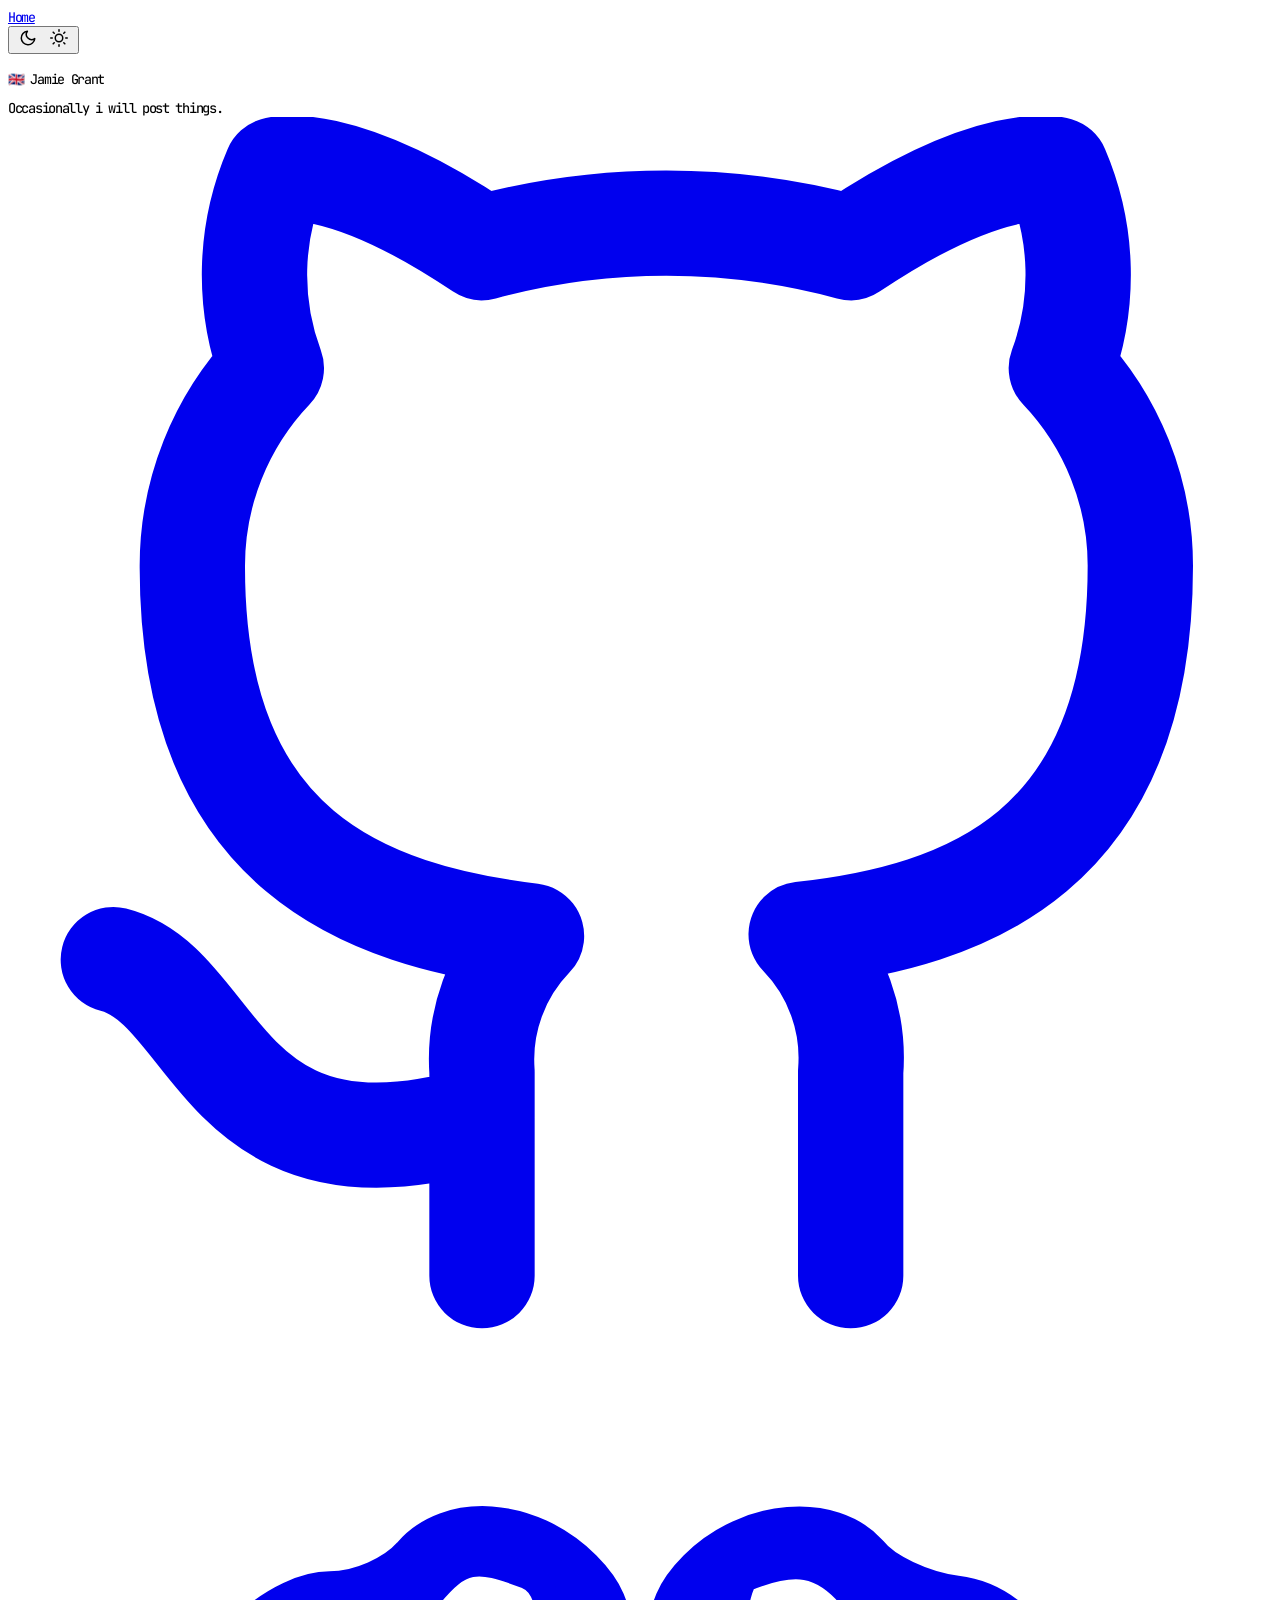
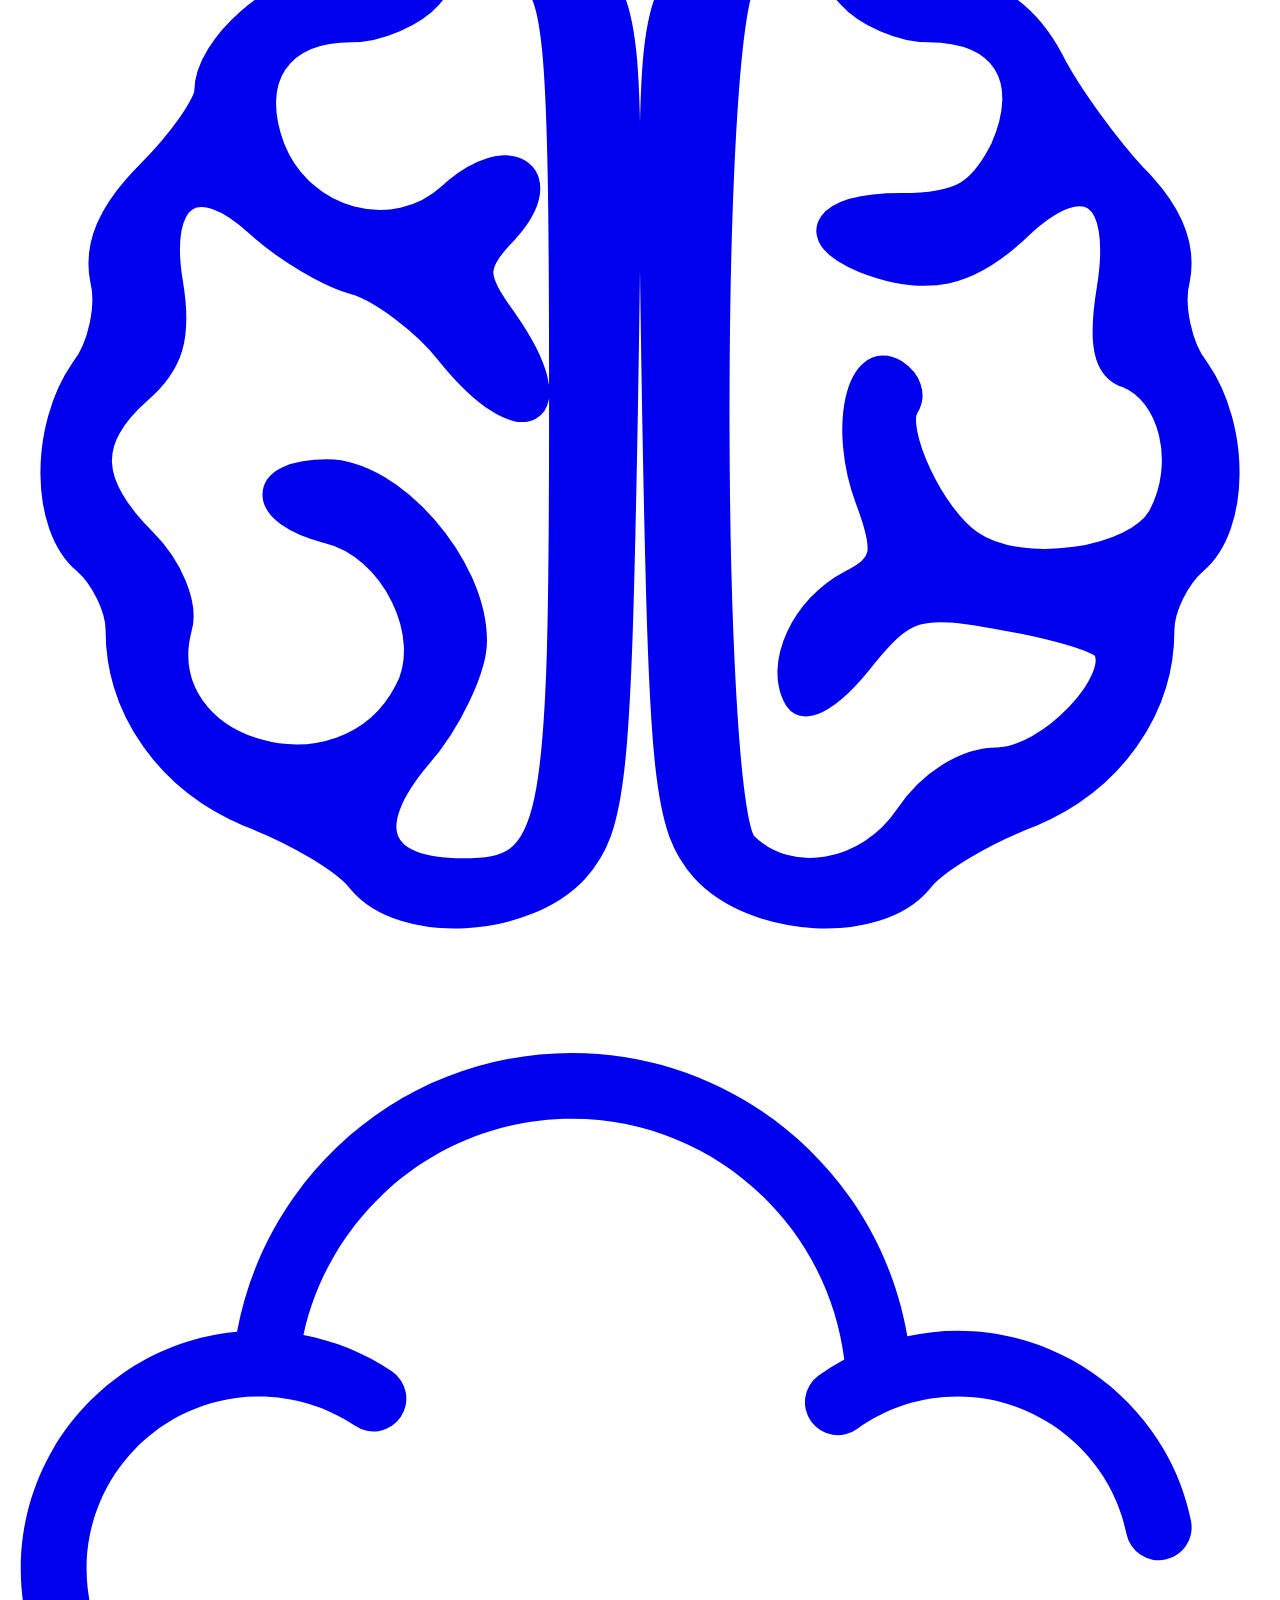
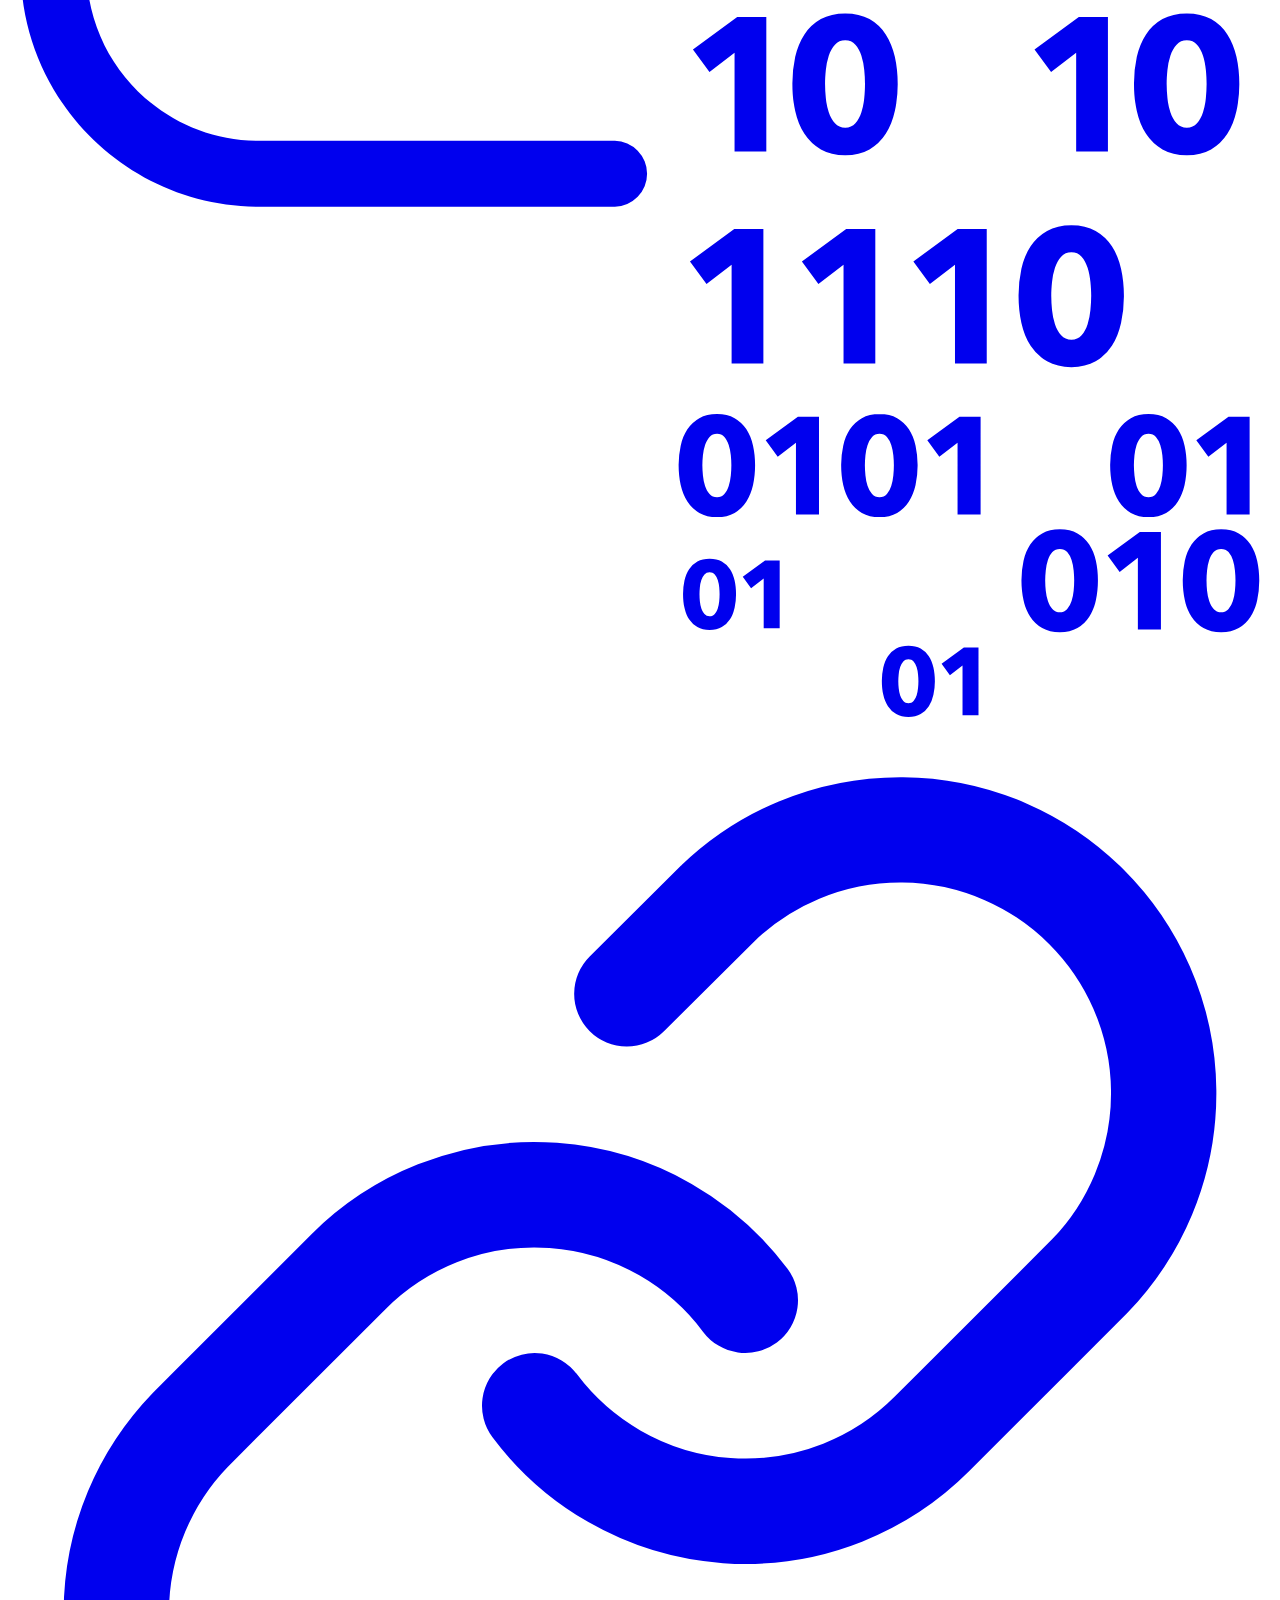
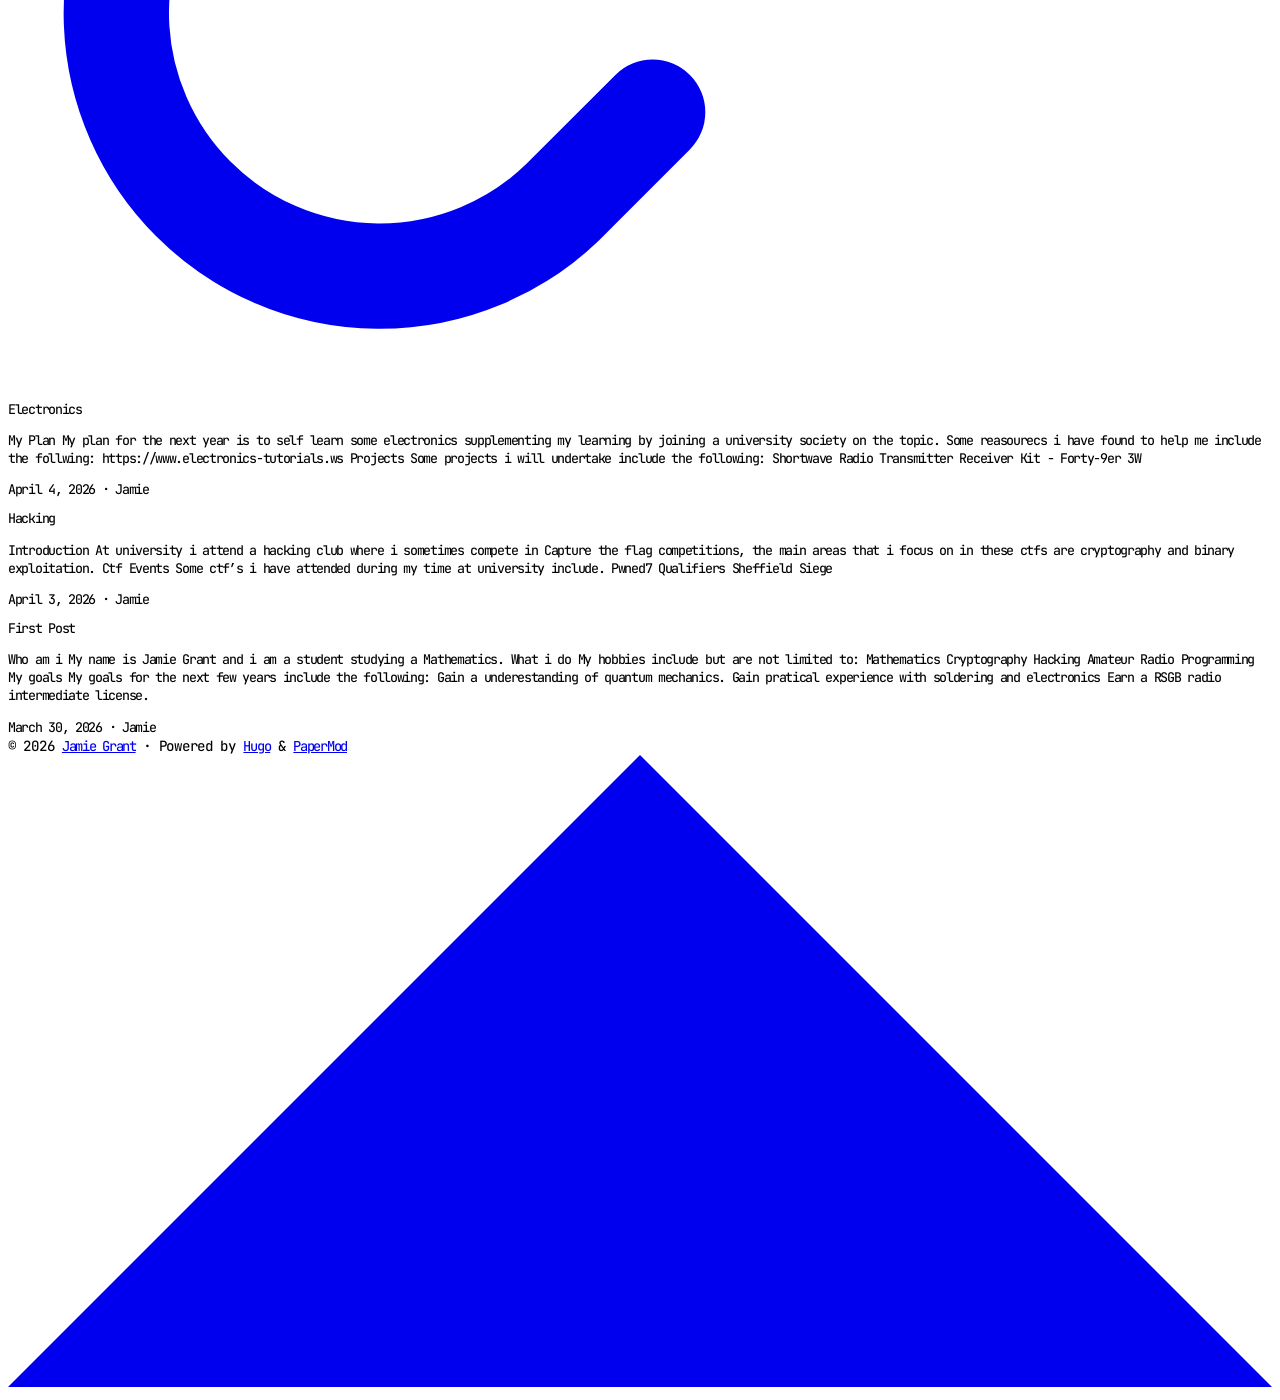
==== commit 0279dc38: "mobile screen tinkering" ====
--- a/public/index.html
+++ b/public/index.html
@@ -1,6 +1,6 @@
-<!doctype html><script src="/livereload.js?mindelay=10&amp;v=2&amp;port=1313&amp;path=livereload" data-no-instant defer></script><link rel=preconnect href=https://fonts.googleapis.com><link rel=preconnect href=https://fonts.gstatic.com crossorigin><link href="https://fonts.googleapis.com/css2?family=JetBrains+Mono:ital,wght@0,100..800;1,100..800&display=swap" rel=stylesheet><style>*{font-family:jetbrains mono,monospace;font-size:clamp(15px,2.5vw,20px);font-weight:300}ol,ul{margin:1rem}html{scrollbar-width:none;-ms-overflow-style:none}html::-webkit-scrollbar{display:none}</style><html lang=en dir=auto data-theme=auto><head><meta name=generator content="Hugo 0.152.2"><meta charset=utf-8><meta http-equiv=X-UA-Compatible content="IE=edge"><meta name=viewport content="width=device-width,initial-scale=1,shrink-to-fit=no"><meta name=robots content="index, follow"><title>Jamie Grant</title><meta name=keywords content="Blog,Portfolio,PaperMod"><meta name=description content="A personal blog"><meta name=author content="Jamie"><link rel=canonical href=http://localhost:1313/><meta name=google-site-verification content="XYZabc"><meta name=yandex-verification content="XYZabc"><meta name=msvalidate.01 content="XYZabc"><link crossorigin=anonymous href=/assets/css/stylesheet.da3211e5ef867bf2b75fd5a6515cfed7195c011e8ab735694e203810a827097b.css integrity="sha256-2jIR5e+Ge/K3X9WmUVz+1xlcAR6KtzVpTiA4EKgnCXs=" rel="preload stylesheet" as=style><link rel=icon href=http://localhost:1313/%3Clink%20/%20abs%20url%3E><link rel=icon type=image/png sizes=16x16 href=http://localhost:1313/%3Clink%20/%20abs%20url%3E><link rel=icon type=image/png sizes=32x32 href=http://localhost:1313/%3Clink%20/%20abs%20url%3E><link rel=apple-touch-icon href=http://localhost:1313/%3Clink%20/%20abs%20url%3E><link rel=mask-icon href=http://localhost:1313/%3Clink%20/%20abs%20url%3E><meta name=theme-color content="#2e2e33"><meta name=msapplication-TileColor content="#2e2e33"><link rel=alternate type=application/rss+xml href=http://localhost:1313/index.xml title=rss><link rel=alternate hreflang=en href=http://localhost:1313/><noscript><style>#theme-toggle,.top-link{display:none}</style><style>@media(prefers-color-scheme:dark){:root{--theme:rgb(29, 30, 32);--entry:rgb(46, 46, 51);--primary:rgb(218, 218, 219);--secondary:rgb(155, 156, 157);--tertiary:rgb(65, 66, 68);--content:rgb(196, 196, 197);--code-block-bg:rgb(46, 46, 51);--code-bg:rgb(55, 56, 62);--border:rgb(51, 51, 51);color-scheme:dark}.list{background:var(--theme)}.toc{background:var(--entry)}}@media(prefers-color-scheme:light){.list::-webkit-scrollbar-thumb{border-color:var(--code-bg)}}</style></noscript><script>localStorage.getItem("pref-theme")==="dark"?document.querySelector("html").dataset.theme="dark":localStorage.getItem("pref-theme")==="light"?document.querySelector("html").dataset.theme="light":window.matchMedia("(prefers-color-scheme: dark)").matches?document.querySelector("html").dataset.theme="dark":document.querySelector("html").dataset.theme="light"</script><meta property="og:url" content="http://localhost:1313/"><meta property="og:site_name" content="Jamie Grant"><meta property="og:title" content="Jamie Grant"><meta property="og:description" content="A personal blog"><meta property="og:locale" content="en"><meta property="og:type" content="website"><meta property="og:image" content="http://localhost:1313/%3Clink%20or%20path%20of%20image%20for%20opengraph,%20twitter-cards%3E"><meta name=twitter:card content="summary_large_image"><meta name=twitter:image content="http://localhost:1313/%3Clink%20or%20path%20of%20image%20for%20opengraph,%20twitter-cards%3E"><meta name=twitter:title content="Jamie Grant"><meta name=twitter:description content="A personal blog"><script type=application/ld+json>{"@context":"https://schema.org","@type":"Organization","name":"Jamie Grant","url":"http://localhost:1313/","description":"A personal blog","logo":"http://localhost:1313/%3Clink%20/%20abs%20url%3E","sameAs":["https://github.com/jrgranite","https://cryptohack.org/user/northmatrix/","https://tryhackme.com/p/Northmatrix","https://pwn.college/hacker/127307"]}</script></head><body class=list id=top><header class=header><nav class=nav><div class=logo><a href=http://localhost:1313/ accesskey=h title="Home (Alt + H)"><img src=http://localhost:1313/apple-touch-icon.png alt aria-label=logo height=35>Home</a><div class=logo-switches><button id=theme-toggle accesskey=t title="(Alt + T)" aria-label="Toggle theme">
+<!doctype html><script src="/livereload.js?mindelay=10&amp;v=2&amp;port=1313&amp;path=livereload" data-no-instant defer></script><link rel=preconnect href=https://fonts.googleapis.com><link rel=preconnect href=https://fonts.gstatic.com crossorigin><link href="https://fonts.googleapis.com/css2?family=JetBrains+Mono:ital,wght@0,100..800;1,100..800&display=swap" rel=stylesheet><style>*{font-weight:450;font-family:jetbrains mono,monospace;letter-spacing:-1.3px;font-size:.97em}ol,ul{margin:1rem}html{scrollbar-width:none;-ms-overflow-style:none}html::-webkit-scrollbar{display:none}</style><html lang=en dir=auto data-theme=auto><head><meta name=generator content="Hugo 0.152.2"><meta charset=utf-8><meta http-equiv=X-UA-Compatible content="IE=edge"><meta name=viewport content="width=device-width,initial-scale=1,shrink-to-fit=no"><meta name=robots content="index, follow"><title>Jamie Grant</title><meta name=keywords content="Blog,Portfolio,PaperMod"><meta name=description content="A personal blog"><meta name=author content="Jamie"><link rel=canonical href=http://localhost:1313/><meta name=google-site-verification content="XYZabc"><meta name=yandex-verification content="XYZabc"><meta name=msvalidate.01 content="XYZabc"><link crossorigin=anonymous href=/assets/css/stylesheet.da3211e5ef867bf2b75fd5a6515cfed7195c011e8ab735694e203810a827097b.css integrity="sha256-2jIR5e+Ge/K3X9WmUVz+1xlcAR6KtzVpTiA4EKgnCXs=" rel="preload stylesheet" as=style><link rel=icon href=http://localhost:1313/%3Clink%20/%20abs%20url%3E><link rel=icon type=image/png sizes=16x16 href=http://localhost:1313/%3Clink%20/%20abs%20url%3E><link rel=icon type=image/png sizes=32x32 href=http://localhost:1313/%3Clink%20/%20abs%20url%3E><link rel=apple-touch-icon href=http://localhost:1313/%3Clink%20/%20abs%20url%3E><link rel=mask-icon href=http://localhost:1313/%3Clink%20/%20abs%20url%3E><meta name=theme-color content="#2e2e33"><meta name=msapplication-TileColor content="#2e2e33"><link rel=alternate type=application/rss+xml href=http://localhost:1313/index.xml title=rss><link rel=alternate hreflang=en href=http://localhost:1313/><noscript><style>#theme-toggle,.top-link{display:none}</style><style>@media(prefers-color-scheme:dark){:root{--theme:rgb(29, 30, 32);--entry:rgb(46, 46, 51);--primary:rgb(218, 218, 219);--secondary:rgb(155, 156, 157);--tertiary:rgb(65, 66, 68);--content:rgb(196, 196, 197);--code-block-bg:rgb(46, 46, 51);--code-bg:rgb(55, 56, 62);--border:rgb(51, 51, 51);color-scheme:dark}.list{background:var(--theme)}.toc{background:var(--entry)}}@media(prefers-color-scheme:light){.list::-webkit-scrollbar-thumb{border-color:var(--code-bg)}}</style></noscript><script>localStorage.getItem("pref-theme")==="dark"?document.querySelector("html").dataset.theme="dark":localStorage.getItem("pref-theme")==="light"?document.querySelector("html").dataset.theme="light":window.matchMedia("(prefers-color-scheme: dark)").matches?document.querySelector("html").dataset.theme="dark":document.querySelector("html").dataset.theme="light"</script><meta property="og:url" content="http://localhost:1313/"><meta property="og:site_name" content="Jamie Grant"><meta property="og:title" content="Jamie Grant"><meta property="og:description" content="A personal blog"><meta property="og:locale" content="en"><meta property="og:type" content="website"><meta property="og:image" content="http://localhost:1313/%3Clink%20or%20path%20of%20image%20for%20opengraph,%20twitter-cards%3E"><meta name=twitter:card content="summary_large_image"><meta name=twitter:image content="http://localhost:1313/%3Clink%20or%20path%20of%20image%20for%20opengraph,%20twitter-cards%3E"><meta name=twitter:title content="Jamie Grant"><meta name=twitter:description content="A personal blog"><script type=application/ld+json>{"@context":"https://schema.org","@type":"Organization","name":"Jamie Grant","url":"http://localhost:1313/","description":"A personal blog","logo":"http://localhost:1313/%3Clink%20/%20abs%20url%3E","sameAs":["https://github.com/jrgranite","https://cryptohack.org/user/northmatrix/","https://tryhackme.com/p/Northmatrix","https://pwn.college/hacker/127307"]}</script></head><body class=list id=top><header class=header><nav class=nav><div class=logo><a href=http://localhost:1313/ accesskey=h title="Home (Alt + H)"><img src=http://localhost:1313/apple-touch-icon.png alt aria-label=logo height=35>Home</a><div class=logo-switches><button id=theme-toggle accesskey=t title="(Alt + T)" aria-label="Toggle theme">
 <svg id="moon" width="24" height="18" viewBox="0 0 24 24" fill="none" stroke="currentColor" stroke-width="2" stroke-linecap="round" stroke-linejoin="round"><path d="M21 12.79A9 9 0 1111.21 3 7 7 0 0021 12.79z"/></svg>
-<svg id="sun" width="24" height="18" viewBox="0 0 24 24" fill="none" stroke="currentColor" stroke-width="2" stroke-linecap="round" stroke-linejoin="round"><circle cx="12" cy="12" r="5"/><line x1="12" y1="1" x2="12" y2="3"/><line x1="12" y1="21" x2="12" y2="23"/><line x1="4.22" y1="4.22" x2="5.64" y2="5.64"/><line x1="18.36" y1="18.36" x2="19.78" y2="19.78"/><line x1="1" y1="12" x2="3" y2="12"/><line x1="21" y1="12" x2="23" y2="12"/><line x1="4.22" y1="19.78" x2="5.64" y2="18.36"/><line x1="18.36" y1="5.64" x2="19.78" y2="4.22"/></svg></button></div></div><ul id=menu></ul></nav></header><main class=main><article class="first-entry home-info"><header class=entry-header><h1>🇬🇧 🇪🇺 Jamie Grant</h1></header><div class=entry-content>Occasionally i will post updates on projects that i do.</div><footer class=entry-footer><div class=social-icons><a href=https://github.com/jrgranite target=_blank rel="noopener noreferrer me" title=Github><svg viewBox="0 0 24 24" fill="none" stroke="currentColor" stroke-width="2" stroke-linecap="round" stroke-linejoin="round"><path d="M9 19c-5 1.5-5-2.5-7-3m14 6v-3.87a3.37 3.37.0 00-.94-2.61c3.14-.35 6.44-1.54 6.44-7A5.44 5.44.0 0020 4.77 5.07 5.07.0 0019.91 1S18.73.65 16 2.48a13.38 13.38.0 00-7 0C6.27.65 5.09 1 5.09 1A5.07 5.07.0 005 4.77 5.44 5.44.0 003.5 8.55c0 5.42 3.3 6.61 6.44 7A3.37 3.37.0 009 18.13V22"/></svg>
+<svg id="sun" width="24" height="18" viewBox="0 0 24 24" fill="none" stroke="currentColor" stroke-width="2" stroke-linecap="round" stroke-linejoin="round"><circle cx="12" cy="12" r="5"/><line x1="12" y1="1" x2="12" y2="3"/><line x1="12" y1="21" x2="12" y2="23"/><line x1="4.22" y1="4.22" x2="5.64" y2="5.64"/><line x1="18.36" y1="18.36" x2="19.78" y2="19.78"/><line x1="1" y1="12" x2="3" y2="12"/><line x1="21" y1="12" x2="23" y2="12"/><line x1="4.22" y1="19.78" x2="5.64" y2="18.36"/><line x1="18.36" y1="5.64" x2="19.78" y2="4.22"/></svg></button></div></div><ul id=menu></ul></nav></header><main class=main><article class="first-entry home-info"><header class=entry-header><h1>🇬🇧 Jamie Grant</h1></header><div class=entry-content>Occasionally i will post things.</div><footer class=entry-footer><div class=social-icons><a href=https://github.com/jrgranite target=_blank rel="noopener noreferrer me" title=Github><svg viewBox="0 0 24 24" fill="none" stroke="currentColor" stroke-width="2" stroke-linecap="round" stroke-linejoin="round"><path d="M9 19c-5 1.5-5-2.5-7-3m14 6v-3.87a3.37 3.37.0 00-.94-2.61c3.14-.35 6.44-1.54 6.44-7A5.44 5.44.0 0020 4.77 5.07 5.07.0 0019.91 1S18.73.65 16 2.48a13.38 13.38.0 00-7 0C6.27.65 5.09 1 5.09 1A5.07 5.07.0 005 4.77 5.44 5.44.0 003.5 8.55c0 5.42 3.3 6.61 6.44 7A3.37 3.37.0 009 18.13V22"/></svg>
 </a><a href=https://cryptohack.org/user/northmatrix/ target=_blank rel="noopener noreferrer me" title=Cryptohack><svg viewBox="0 0 57 57"><g transform="translate(0.000000,57.000000) scale(0.100000,-0.100000)" fill="currentColor" stroke-width="12" stroke="currentColor"><path d="M180 495c-7-8-22-15-35-15-23 0-55-28-55-48 0-6-12-23-26-37-18-18-24-33-21-48 3-12-1-31-9-41-18-26-18-70 1-86 8-7 15-21 15-31 0-36 23-68 59-83 21-8 43-21 50-30 19-23 74-20 97 5 17 19 19 41 22 204 3 174 2 185-17 204-25 25-63 27-81 6zm54-11c14-5 16-32 16-193 0-196-3-211-45-211-39 0-47 20-20 52 14 16 25 40 25 52 0 34-37 76-66 76-31 0-31-18 0-26 30-7 50-48 36-73-28-54-118-28-103 29 3 10-4 27-16 39-26 26-27 46-2 68 14 12 18 24 14 48-7 41 12 53 40 27 12-11 32-23 44-26 12-4 31-18 42-32 33-41 55-29 25 14-15 21-15 25 1 42 22 25 0 38-25 15-26-24-68-12-81 21-12 32 3 54 36 54 12 0 28 7 35 15 14 17 21 18 44 9z"/><path d="M309 489c-19-19-20-30-17-204 3-163 5-185 22-204 23-25 78-28 97-5 7 9 29 22 50 30 36 15 59 47 59 83 0 10 7 24 15 31 19 16 19 60 1 86-8 10-12 29-9 41 3 15-3 30-19 46-12 13-30 37-38 53-10 19-25 30-42 32-15 2-32 10-38 18-18 20-57 17-81-7zm71-14c7-8 23-15 35-15 34 0 48-22 34-54-10-20-19-26-46-26-34 0-44-13-17-24 28-11 47-7 70 15 30 28 48 16 41-28-4-24-2-36 8-39 20-8 28-40 15-64-11-20-63-28-86-12-17 11-36 51-29 62 3 5 1 11-5 15-16 10-24-25-12-57 9-24 8-30-8-38-21-11-33-37-24-52 4-6 16 2 28 17 20 25 26 27 64 20 23-4 44-10 47-14 9-15-26-51-49-51-14 0-30-10-40-25-18-27-54-33-74-13-17 17-17 384 1 391 22 9 34 7 47-8z"/></g></svg>
 </a><a href=https://tryhackme.com/p/Northmatrix target=_blank rel="noopener noreferrer me" title=Tryhackme><svg viewBox="0 0 24 24" fill="currentColor" stroke-width="2" stroke-linecap="round" stroke-linejoin="round"><path d="M10.7048.0c-3.164.0-5.8024 2.2853-6.3563 5.2914C2.0493 5.5007.242 7.4381.242 9.7912c0 2.4918 2.0276 4.5191 4.5195 4.5191h6.7616a.625.625.0 000-1.2497H4.7615c-1.8031.0-3.2698-1.467-3.2698-3.2694.0-1.803 1.4667-3.2696 3.2698-3.2696.6552.0 1.287.1925 1.8274.5576a.6252.6252.0 00.8677-.1676.6251.6251.0 00-.168-.8678c-.5105-.345-1.0806-.5756-1.679-.6895.5105-2.3438 2.6006-4.1046 5.0952-4.1046 2.6578.0 4.8555 1.9984 5.1739 4.571a4.489 4.489.0 00-.488.3043.625.625.0 00-.1412.8724.6256.6256.0 00.8729.1408c.5587-.4036 1.2197-.6166 1.9114-.6166 1.547.0 2.894 1.0973 3.203 2.6102a.6254.6254.0 00.7378.4865c.3378-.0689.556-.3992.4871-.7377-.428-2.091-2.2903-3.6087-4.428-3.6087-.3254.0-.6455.037-.9574.1042C16.5567 2.3282 13.8986.0 10.7048.0zm5.1918 10.6402c-.1805.0-.3345.0358-.462.1078a.913.913.0 00-.3124.2909c-.0803.1215-.139.2635-.1753.4261a2.3894 2.3894.0 00-.0535.5145c0 .1805.0178.3525.0535.5162.0363.1639.095.3075.1753.4312a.909.909.0 00.3124.2964c.1275.0732.2815.11.462.11.1806.0.3343-.0368.4607-.11a.8974.8974.0 00.3086-.2964c.0792-.1237.1372-.2673.1728-.4312a2.3737 2.3737.0 00.0544-.5162c0-.1807-.018-.3523-.0543-.5145-.0357-.1626-.0937-.3046-.173-.4261a.901.901.0 00-.3085-.2909c-.1264-.072-.28-.1078-.4607-.1078zm6.4864.0c-.1806.0-.3347.0358-.4621.1078a.913.913.0 00-.3125.2909c-.0808.1215-.139.2635-.1753.4261a2.3894 2.3894.0 00-.0535.5145c0 .1805.0178.3525.0535.5162.0364.1639.0945.3075.1753.4312a.909.909.0 00.3125.2964c.1274.0732.2815.11.4621.11.1807.0.334-.0368.4605-.11a.8974.8974.0 00.3086-.2964c.0793-.1237.1372-.2673.1729-.4312a2.3737 2.3737.0 00.0543-.5162c0-.1807-.018-.3523-.0543-.5145-.0357-.1626-.0936-.3046-.1729-.4261a.9011.9011.0 00-.3086-.2909c-.1265-.072-.2798-.1078-.4605-.1078zm-8.5372.0682-.8407.6175.3141.4294.4762-.3678v1.8773h.603v-2.5564zm6.4863.0-.8413.6175.3146.4294.4762-.3678v1.8773h.6031v-2.5564zm-4.4355.4442c.0797.0.1438.0284.1932.0848.0493.0564.0874.1263.114.2093a1.312 1.312.0 01.0542.2691 2.803 2.803.0 01.014.2637c0 .0818-.0048.1712-.014.2689a1.3044 1.3044.0 01-.0543.2707c-.0265.083-.0646.1529-.1139.2093-.0494.0569-.1135.0852-.1932.0852-.0792.0-.1443-.0283-.1947-.0852-.051-.0564-.09-.1263-.1178-.2093a1.244 1.244.0 01-.0557-.2707 2.7355 2.7355.0 01-.0146-.269c0-.0792.0049-.167.0146-.2636a1.249 1.249.0 01.0557-.269c.0278-.0831.0668-.153.1178-.2094.0504-.0564.1155-.0848.1947-.0848zm6.4864.0c.0793.0.1436.0284.193.0848.0493.0564.0874.1263.114.2093.0266.083.0444.1732.0543.2691.0092.0966.014.1844.014.2637a2.91 2.91.0 01-.014.2689 1.3176 1.3176.0 01-.0543.2707c-.0266.083-.0647.1529-.114.2093-.0494.0569-.1137.0852-.193.0852-.0791.0-.1444-.0283-.1948-.0852-.051-.0564-.09-.1263-.1176-.2093a1.2445 1.2445.0 01-.056-.2707A2.7355 2.7355.0 0122 11.9794c0-.0792.0049-.167.0146-.2636a1.2484 1.2484.0 01.056-.269c.0276-.0831.0666-.153.1176-.2094.0504-.0564.1157-.0848.1948-.0848zm-2.1915 3.5112c-.1806.0-.3347.0364-.4621.108a.9076.9076.0 00-.3125.2913c-.0808.1215-.1387.263-.1751.4257a2.3826 2.3826.0 00-.0541.5143c0 .1806.0183.3525.0541.5164.0364.1639.0943.3075.1751.4316a.9092.9092.0 00.3125.2956c.1274.0738.2815.1102.4621.1102.1807.0.3336-.0364.46-.1102a.8922.8922.0 00.3087-.2956c.0797-.124.1371-.2677.1735-.4316a2.3755 2.3755.0 00.0543-.5164c0-.1801-.018-.352-.0543-.5143-.0364-.1627-.0938-.3042-.1735-.4257a.8904.8904.0 00-.3088-.2913c-.1263-.0716-.2792-.108-.4599-.108zm-6.4016.0684-.8413.6177.3143.4296.4765-.3684v1.8775h.6033v-2.5564zm2.1252.0-.8413.6177.314.4296.4768-.3684v1.8775h.6033v-2.5564zm2.116.0-.8407.6177.3135.4296.4768-.3684v1.8775h.603v-2.5564zm2.1604.4442c.0792.0.1438.028.1932.085.0493.0565.0874.1265.114.2095.026.083.0444.1725.0537.2691.0097.096.0146.1839.0146.263.0.082-.0049.1715-.0146.2691a1.3243 1.3243.0 01-.0537.2706c-.0266.083-.0647.153-.114.2095-.0494.0569-.114.085-.1932.085-.0797.0-.1441-.0281-.195-.085-.0506-.0565-.0898-.1265-.1174-.2095a1.2443 1.2443.0 01-.0558-.2706 2.6765 2.6765.0 01-.0146-.269c0-.0792.0048-.1671.0146-.263a1.2413 1.2413.0 01.0558-.2692c.0276-.083.0668-.153.1173-.2095.051-.057.1154-.085.1951-.085zm-6.7291 3.0723c-.1312.0-.243.0264-.3358.0785a.6615.6615.0 00-.2268.2111c-.0586.0885-.1009.1914-.127.3096a1.6979 1.6979.0 00-.0394.3732c0 .1313.013.2562.0394.375.0261.1188.0684.2235.127.313a.6535.6535.0 00.2268.2152c.0927.0532.2046.0797.3358.0797.1307.0.2424-.0265.334-.0797a.6501.6501.0 00.2241-.2152c.0575-.0895.0996-.1942.1258-.313.026-.1188.039-.2437.039-.375.0-.1306-.013-.2555-.039-.3732-.0262-.1182-.0683-.2211-.1258-.3096a.658.658.0 00-.2241-.2111c-.0916-.0521-.2033-.0785-.334-.0785zm3.0859.0c-.1314.0-.243.0264-.3358.0785a.6612.6612.0 00-.2268.2111c-.0586.0885-.101.1914-.127.3096a1.6895 1.6895.0 00-.0394.3732c0 .1313.0128.2562.0394.375.026.1188.0684.2235.127.313a.6532.6532.0 00.2268.2152c.0927.0532.2044.0797.3358.0797.1307.0.2423-.0265.334-.0797a.6496.6496.0 00.224-.2152c.0574-.0895.0993-.1942.1258-.313a1.7415 1.7415.0 00.039-.375 1.724 1.724.0 00-.039-.3732c-.0265-.1182-.0684-.2211-.1259-.3096a.6575.6575.0 00-.224-.2111c-.0916-.0521-.2032-.0785-.334-.0785zm5.1077.0c-.1312.0-.2428.0264-.3356.0785a.6612.6612.0 00-.2268.2111c-.0586.0885-.1008.1914-.127.3096a1.6977 1.6977.0 00-.0396.3732c0 .1313.0132.2562.0397.375.0261.1188.0683.2235.127.313a.6532.6532.0 00.2267.2152c.0928.0532.2044.0797.3356.0797.1307.0.2426-.0265.3342-.0797a.6496.6496.0 00.224-.2152c.0575-.0895.0992-.1942.1259-.313.026-.1188.039-.2437.039-.375.0-.1306-.013-.2555-.039-.3732-.0267-.1182-.0684-.2211-.126-.3096a.6575.6575.0 00-.2239-.2111c-.0916-.0521-.2035-.0785-.3342-.0785zm-6.658.0498-.611.4487.2279.3112.3462-.2669v1.3627h.4375v-1.8557zm3.0677.0-.6106.4487.2282.3112.3462-.2669v1.3627h.4377v-1.8557zm5.1082.0-.6109.4487.2285.3112.346-.2669v1.3627h.4377v-1.8557zm-9.7115.3228c.0575.0.1041.0205.14.0612.0358.0412.0633.0917.0823.152a.9604.9604.0 01.0397.1952c.007.07.0102.134.0102.1915.0.0597-.0031.1247-.0102.1952a.954.954.0 01-.0397.197c-.019.0602-.0465.1107-.0824.1519-.0358.0412-.0824.0612-.1399.0612-.058.0-.1053-.02-.1416-.0612-.037-.0412-.065-.0917-.0852-.152a.8863.8863.0 01-.0407-.1969 1.9609 1.9609.0 01-.0108-.1952c0-.0575.0037-.1215.0108-.1915a.893.893.0 01.0407-.1952c.0202-.0603.0483-.1108.0852-.152.0363-.0407.0836-.0612.1416-.0612zm3.0859.0c.0575.0.1041.0205.14.0612a.421.421.0 01.0821.152.9392.9392.0 01.0397.1952c.007.07.0103.134.0103.1915.0.0597-.0033.1247-.0103.1952a.9302.9302.0 01-.0397.197.4211.4211.0 01-.0822.1519c-.0358.0412-.0824.0612-.14.0612-.058.0-.1053-.02-.1417-.0612a.4192.4192.0 01-.085-.152.8458.8458.0 01-.0407-.1969 1.9645 1.9645.0 01-.011-.1952c0-.0575.004-.1215.011-.1915a.8487.8487.0 01.0407-.1952.4196.4196.0 01.085-.152c.0364-.0407.0837-.0612.1418-.0612zm5.1077.0c.0575.0.1044.0205.1402.0612a.421.421.0 01.0822.152.9483.9483.0 01.0398.1952c.007.07.0102.134.0102.1915.0.0597-.0032.1247-.0102.1952a.9427.9427.0 01-.0398.197.421.421.0 01-.0822.1519c-.0358.0412-.0827.0612-.1402.0612-.058.0-.1051-.02-.1415-.0612-.0368-.0412-.065-.0917-.0857-.152a.9503.9503.0 01-.04-.1969 1.9645 1.9645.0 01-.011-.1952c0-.0575.0039-.1215.011-.1915a.9589.9589.0 01.04-.1952c.0207-.0603.0489-.1108.0857-.152.0363-.0407.0835-.0612.1415-.0612zm-1.6842 1.8138c-.1312.0-.2428.0266-.3356.0787a.659.659.0 00-.2268.211c-.0586.0883-.1008.1914-.127.3097a1.7304 1.7304.0 00-.0396.3733c0 .1312.0137.256.0397.3746.026.119.0683.2237.127.3137a.656.656.0 00.2267.2148c.0928.0532.2044.0797.3356.0797.1307.0.2426-.0265.3342-.0797a.6475.6475.0 00.224-.2148c.0576-.09.0998-.1948.1259-.3137.026-.1187.039-.2434.039-.3746.0-.1307-.013-.2557-.039-.3733-.0261-.1183-.0683-.2214-.126-.3098a.6504.6504.0 00-.2239-.2109c-.0916-.052-.2035-.0787-.3342-.0787zm3.0627.0c-.1313.0-.243.0266-.3358.0787a.6641.6641.0 00-.2268.211c-.0586.0883-.101.1914-.127.3097a1.7218 1.7218.0 00-.0394.3733c0 .1312.0134.256.0395.3746.026.119.0683.2237.1269.3137a.6609.6609.0 00.2268.2148c.0928.0532.2045.0797.3358.0797s.2424-.0265.334-.0797a.6475.6475.0 00.224-.2148c.0575-.09.1-.1948.1259-.3137a1.7398 1.7398.0 00.0396-.3746c0-.1307-.0135-.2557-.0396-.3733-.026-.1183-.0684-.2214-.126-.3098a.6504.6504.0 00-.2239-.2109c-.0916-.052-.2027-.0787-.334-.0787zm-1.5448.05-.6109.448.2284.3124.346-.2675v1.3626h.4378v-1.8555zm-1.5179.3228c.0575.0.1041.0206.14.0613a.4206.4206.0 01.0826.1517.9575.9575.0 01.0396.1953c.007.07.0102.134.0102.1916.0.0597-.0032.1245-.0102.195a.9512.9512.0 01-.0396.197.4218.4218.0 01-.0826.1519c-.0359.0412-.0825.0612-.14.0612-.058.0-.1052-.02-.1415-.0612-.0368-.0412-.065-.0917-.085-.152a.9149.9149.0 01-.0408-.1969 1.9608 1.9608.0 01-.011-.195c0-.0575.004-.1217.011-.1916a.9232.9232.0 01.0407-.1953c.0202-.0603.0483-.1105.085-.1517.0364-.0407.0836-.0613.1416-.0613zm3.0627.0c.0575.0.104.0206.1398.0613a.4208.4208.0 01.0826.1517.939.939.0 01.0394.1953c.0071.07.0104.134.0104.1916.0.0597-.0033.1245-.0104.195a.9296.9296.0 01-.0394.197.4218.4218.0 01-.0826.1519c-.0357.0412-.0823.0612-.1398.0612s-.1054-.02-.1417-.0612c-.037-.0412-.065-.0917-.085-.152a.9065.9065.0 01-.0408-.1969 1.9495 1.9495.0 01-.0103-.195c0-.0575.0033-.1217.0103-.1916a.9145.9145.0 01.0407-.1953c.02-.0603.0481-.1105.085-.1517.0364-.0407.0843-.0613.1418-.0613zm-9.7123.1855c-.091.0-.1686.0182-.2326.0545a.4563.4563.0 00-.157.146c-.0408.0613-.0702.133-.0881.2149a1.1685 1.1685.0 00-.0271.2587c0 .0907.0086.1773.027.2598.018.082.0474.1546.0881.217a.4589.4589.0 00.157.1487c.064.037.1417.0557.2327.0557.0907.0.1677-.0188.2311-.0557a.4504.4504.0 00.1558-.1487c.0402-.0624.0688-.135.0873-.217a1.2187 1.2187.0 00.0272-.2598c0-.0911-.0093-.1774-.0272-.2587-.0185-.082-.0471-.1536-.0873-.2148a.4479.4479.0 00-.1558-.146c-.0634-.0364-.1403-.0546-.231-.0546zm1.0519.0346-.423.3102.1577.2166.2398-.185v.9442h.3037v-1.286zm-1.0519.2236c.0396.0.0724.0141.0973.0429a.2841.2841.0 01.057.105.689.689.0 01.0276.1352c.0044.0489.007.0927.007.1328.0.0407-.0027.0862-.007.135a.684.684.0 01-.0277.1362.2845.2845.0 01-.057.1053c-.0248.0288-.0576.043-.0972.043a.1247.1247.0 01-.098-.043.2976.2976.0 01-.0592-.1053.612.612.0 01-.0283-.1361 1.391 1.391.0 01-.0069-.135c0-.0402.0021-.084.007-.1329a.6197.6197.0 01.0282-.1353.2973.2973.0 01.0592-.105.1248.1248.0 01.098-.0428zm3.7749 1.394c-.0907.0-.1681.0178-.2321.0542a.4517.4517.0 00-.1574.1463c-.0407.0608-.07.1326-.088.2144a1.1691 1.1691.0 00-.0276.2587c0 .0905.0092.1774.0277.26.0179.0824.0472.1545.0879.2168a.4562.4562.0 00.1574.1493c.064.0368.1414.0547.232.0547.0912.0.1683-.0179.2318-.0547a.451.451.0 00.1556-.1493.6636.6636.0 00.0868-.2169 1.1889 1.1889.0 00.0277-.26c0-.0906-.0092-.1773-.0277-.2586-.0179-.0818-.0473-.1536-.0868-.2144a.4461.4461.0 00-.1556-.1463c-.0635-.0364-.1406-.0543-.2317-.0543zm1.0522.034-.423.3109.1578.2158.2398-.1849v.9444h.3033v-1.2861zm-1.0522.2236c.0401.0.0726.014.0976.0427a.3008.3008.0 01.057.1054.6431.6431.0 01.027.135 1.31 1.31.0 01.0077.1329c0 .0412-.0027.0863-.0077.135a.655.655.0 01-.027.1367.3066.3066.0 01-.057.1054c-.025.0282-.0575.0421-.0976.0421-.0396.0-.0728-.0139-.0977-.042a.2928.2928.0 01-.0592-.1055.6182.6182.0 01-.028-.1366 1.3641 1.3641.0 01-.0077-.1351c0-.0401.0029-.0841.0077-.1328a.6122.6122.0 01.028-.135.2874.2874.0 01.0592-.1055c.0249-.0287.0581-.0427.0977-.0427z"/></svg>
 </a><a href=https://pwn.college/hacker/127307 target=_blank rel="noopener noreferrer me" title=Pwncollege><svg viewBox="0 0 24 24" fill="none" stroke="currentColor" stroke-width="2" stroke-linecap="round" stroke-linejoin="round"><path d="M10 13a5 5 0 007.54.54l3-3a5 5 0 00-7.07-7.07l-1.72 1.71"/><path d="M14 11a5 5 0 00-7.54-.54l-3 3a5 5 0 007.07 7.07l1.71-1.71"/></svg></a></div></footer></article><article class=post-entry><header class=entry-header><h2 class=entry-hint-parent>Electronics</h2></header><div class=entry-content><p>My Plan My plan for the next year is to self learn some electronics supplementing my learning by joining a university society on the topic. Some reasourecs i have found to help me include the follwing:
